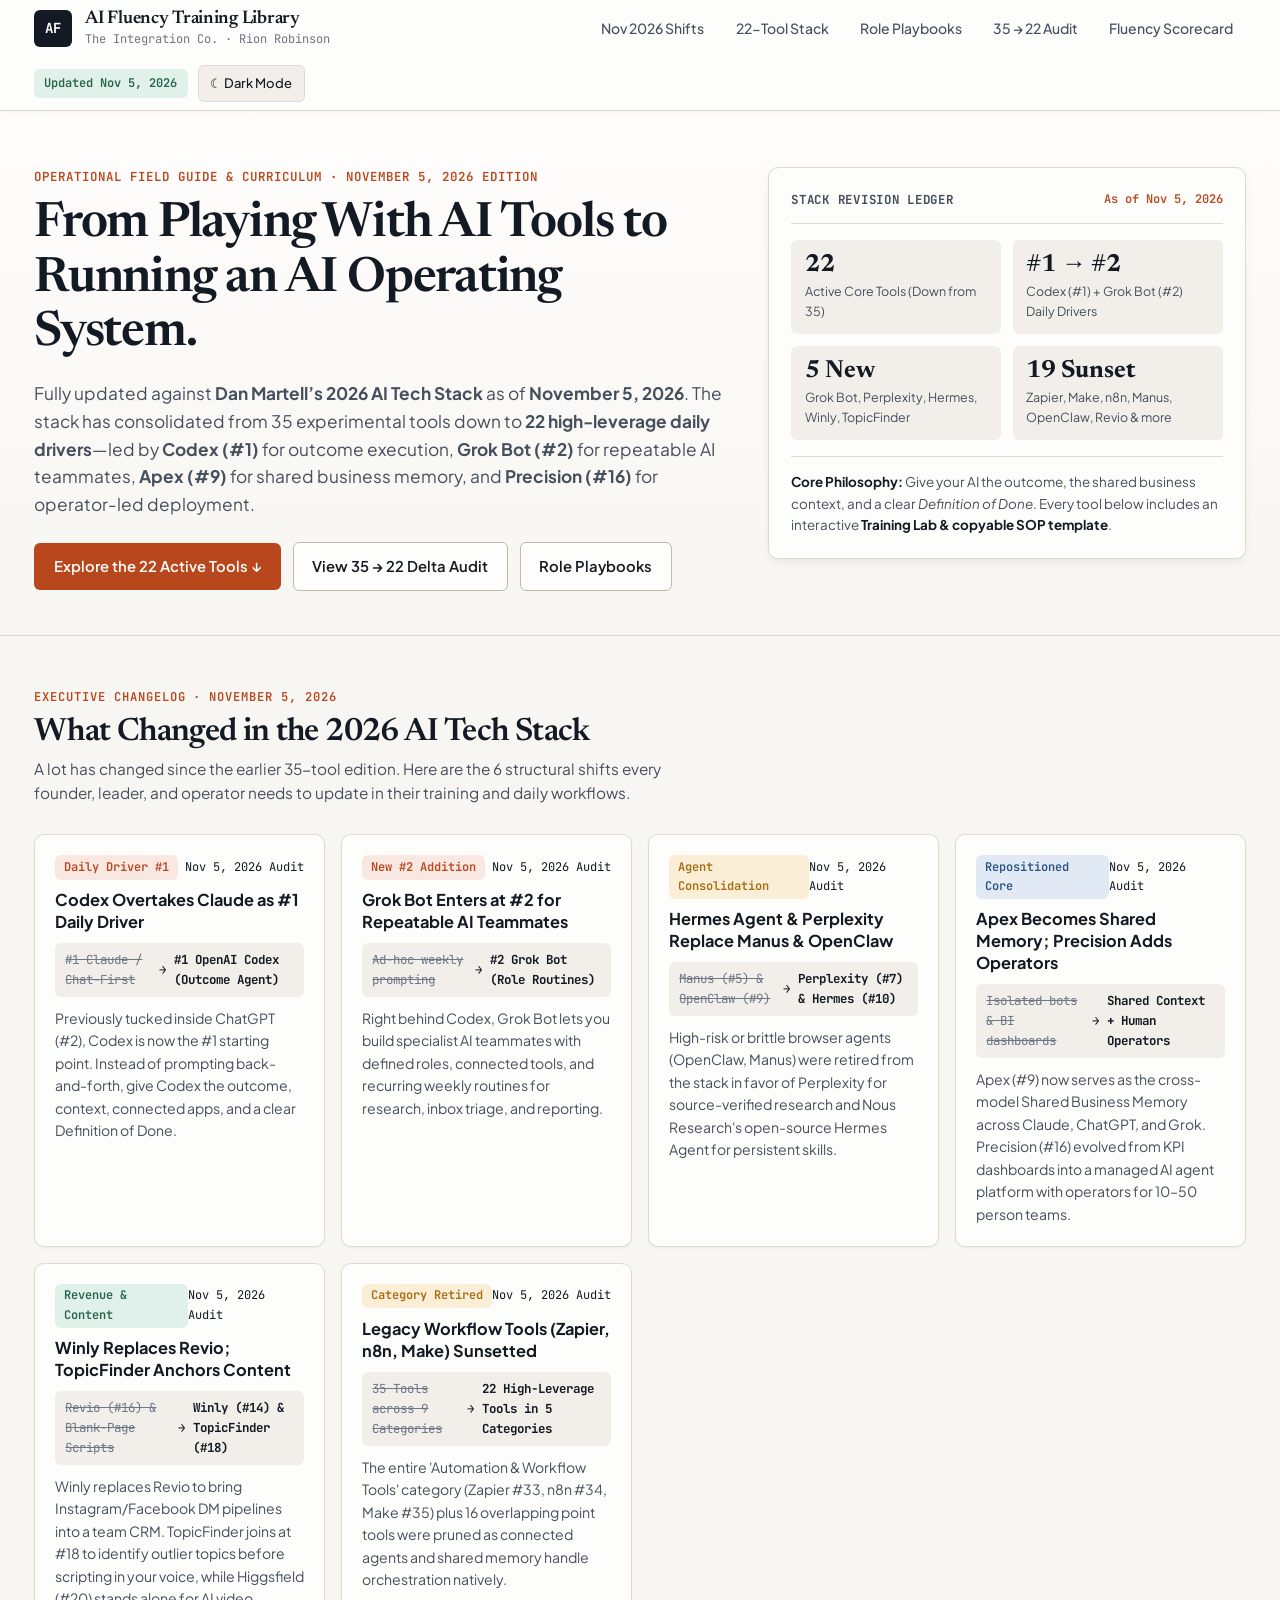
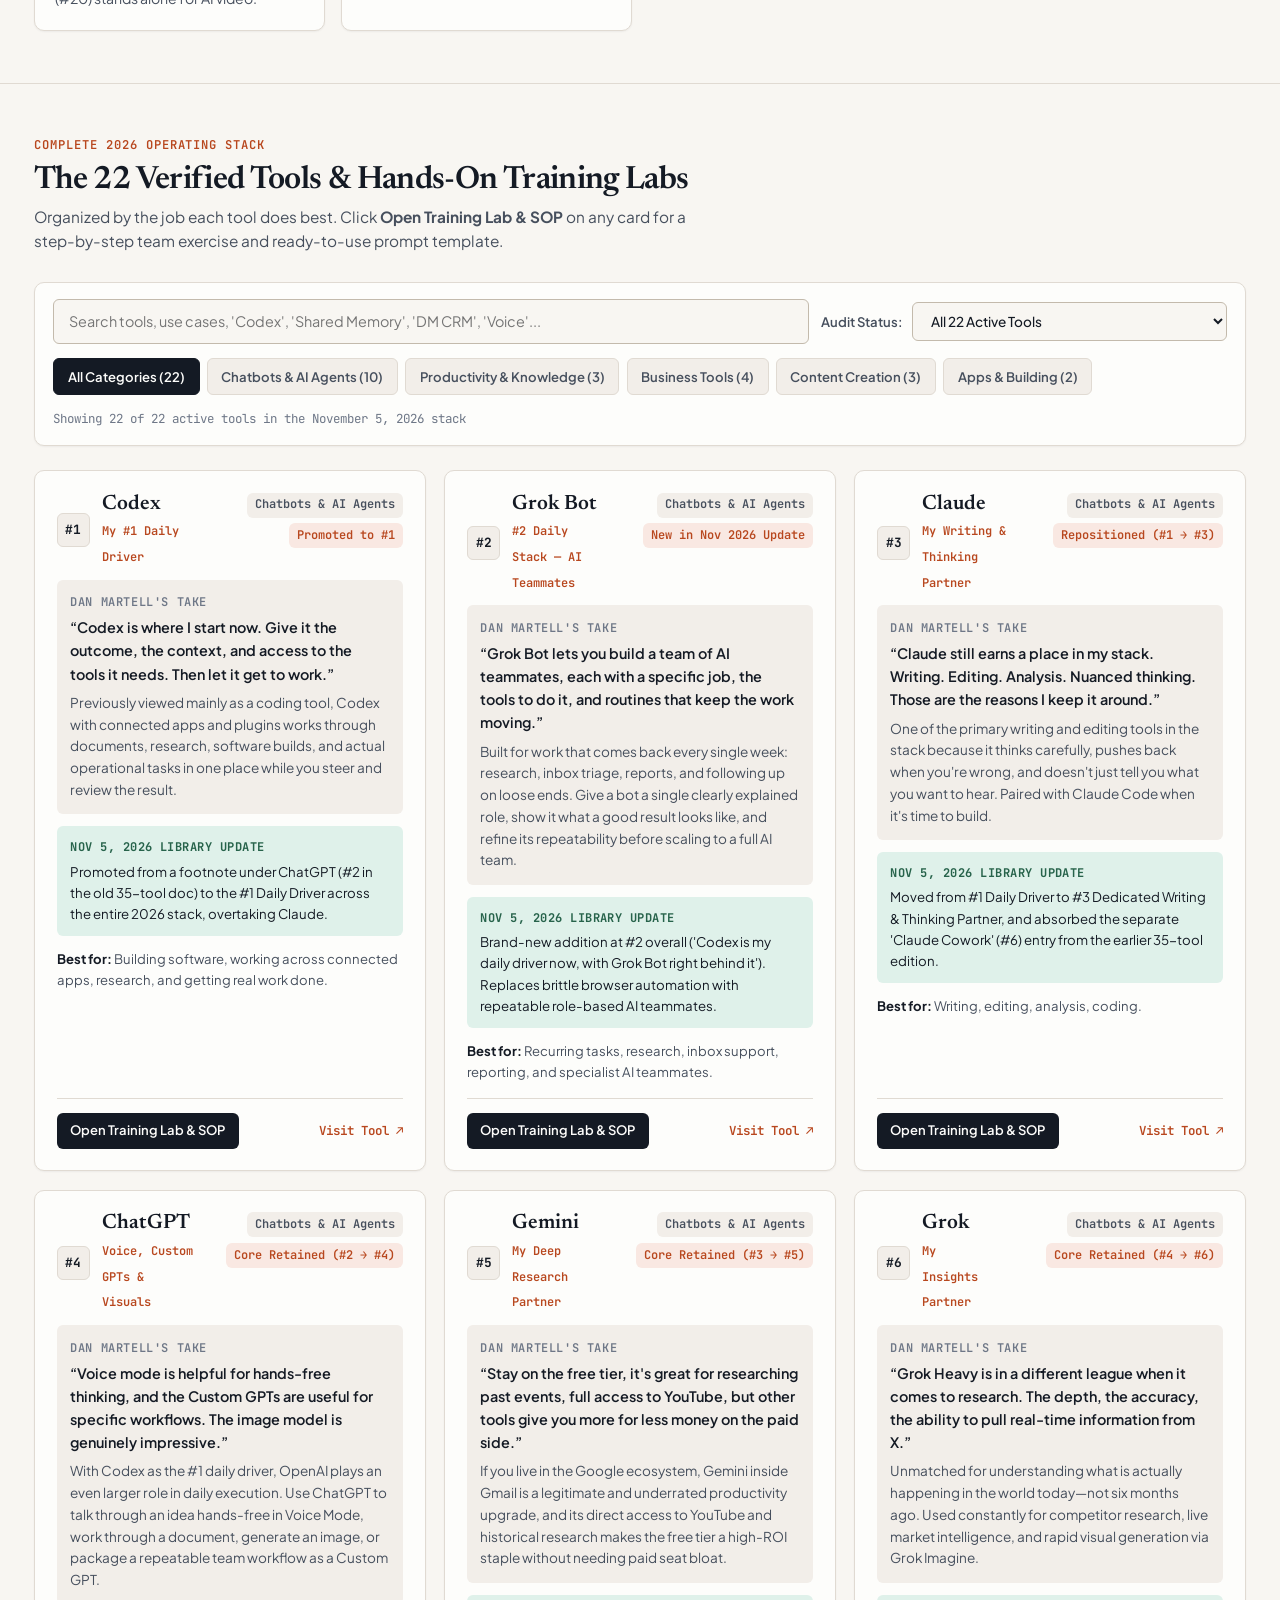
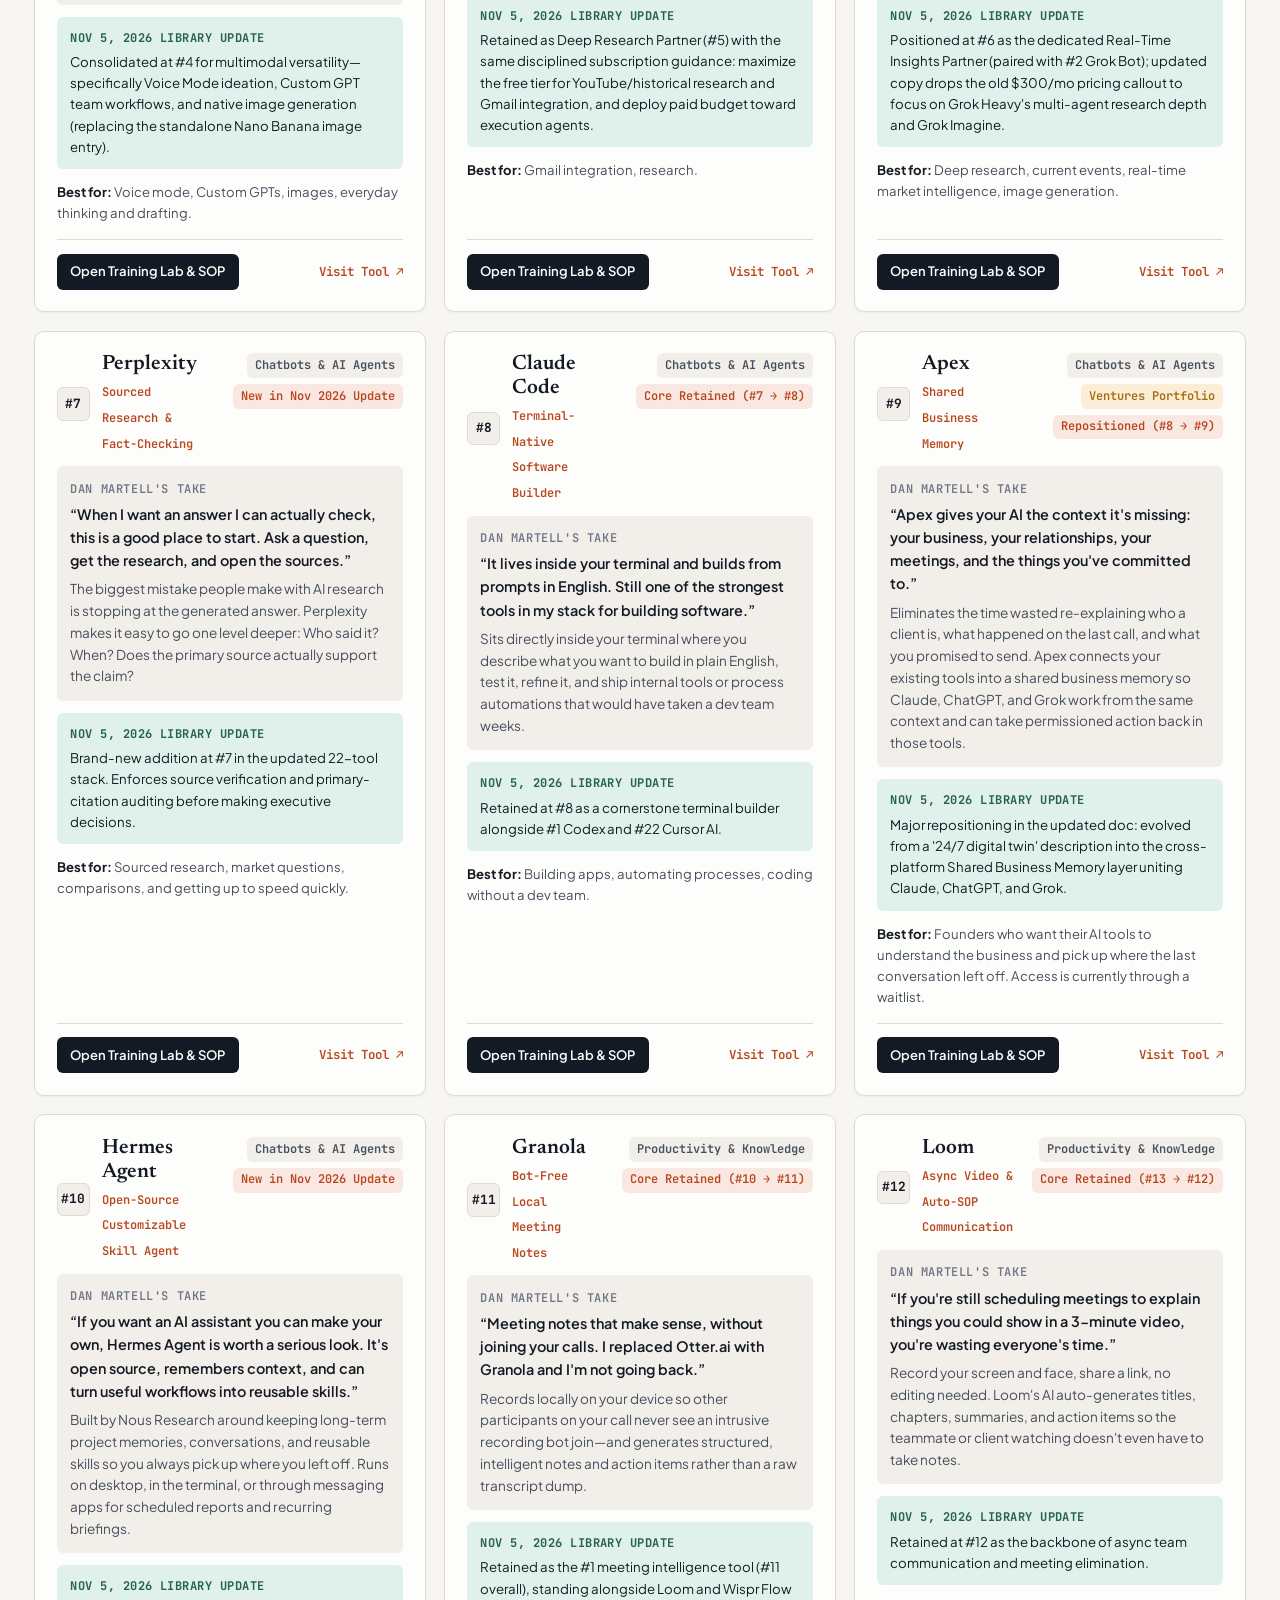
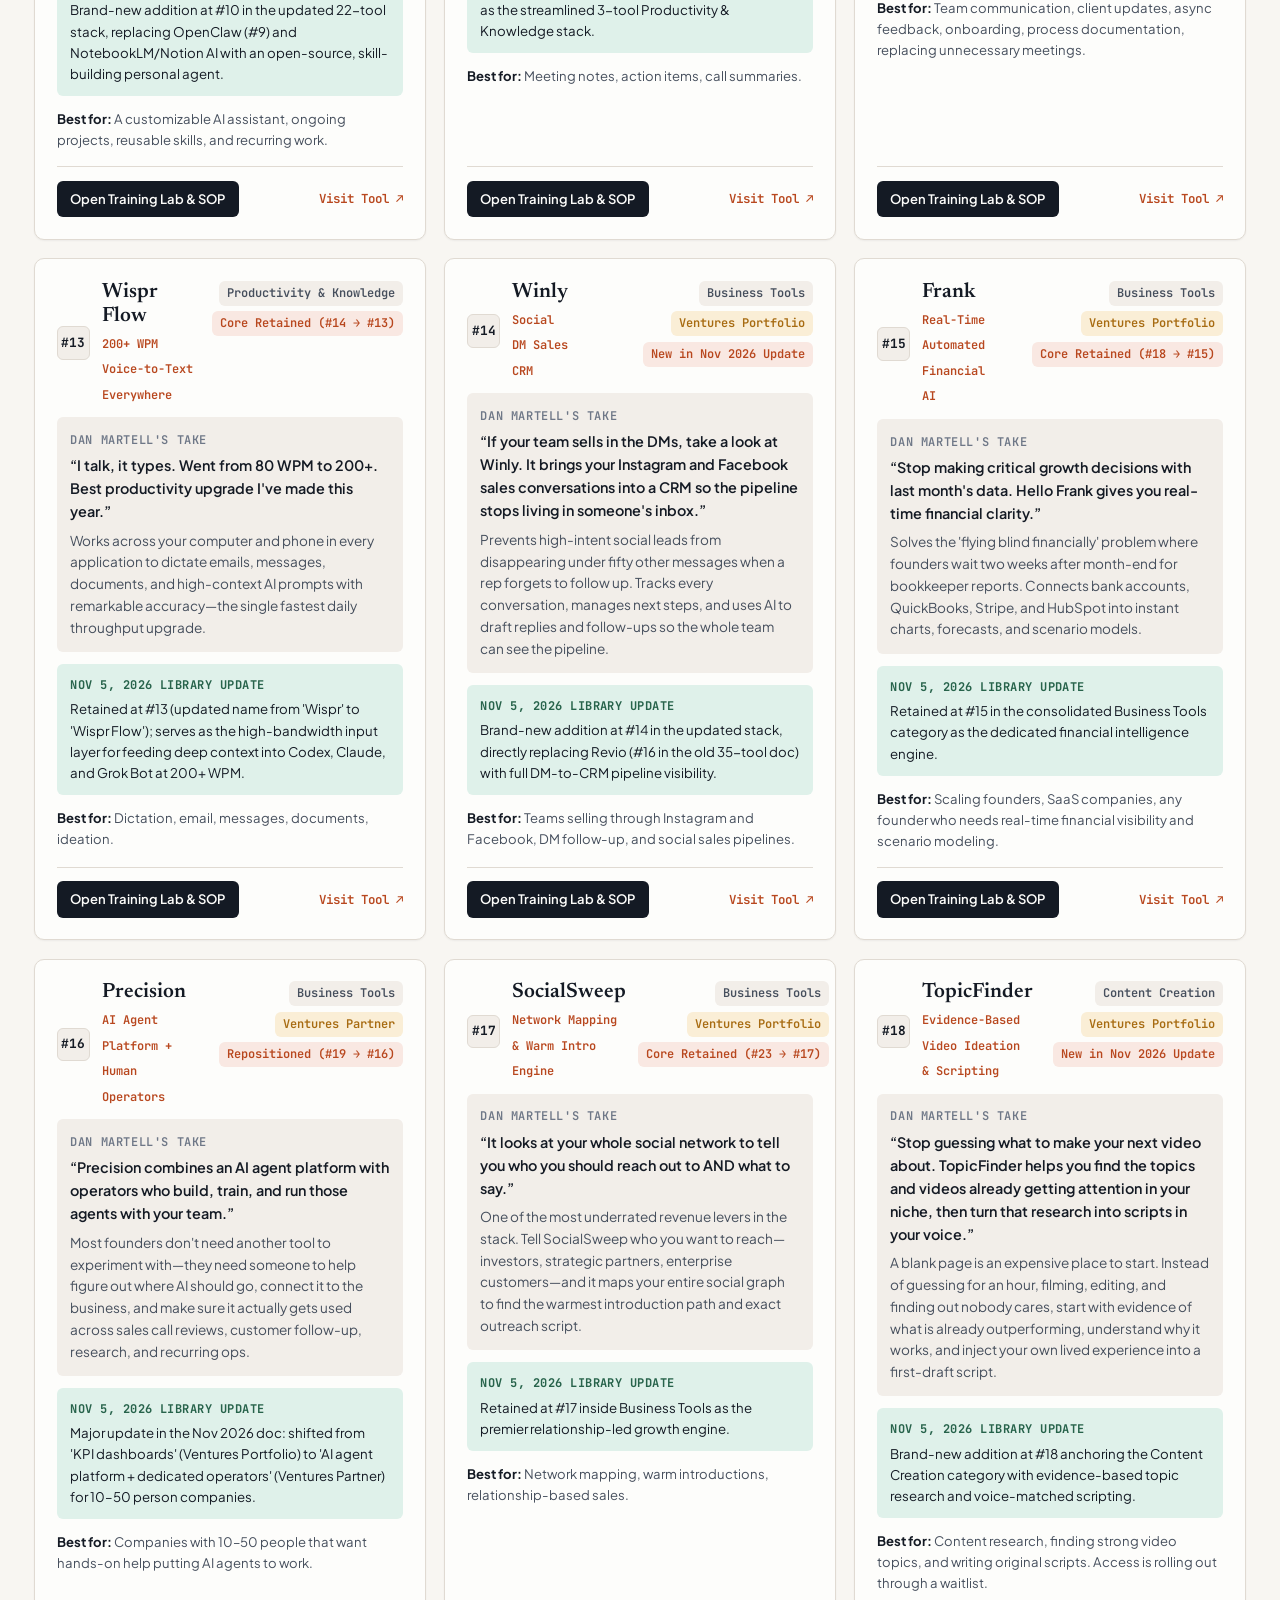
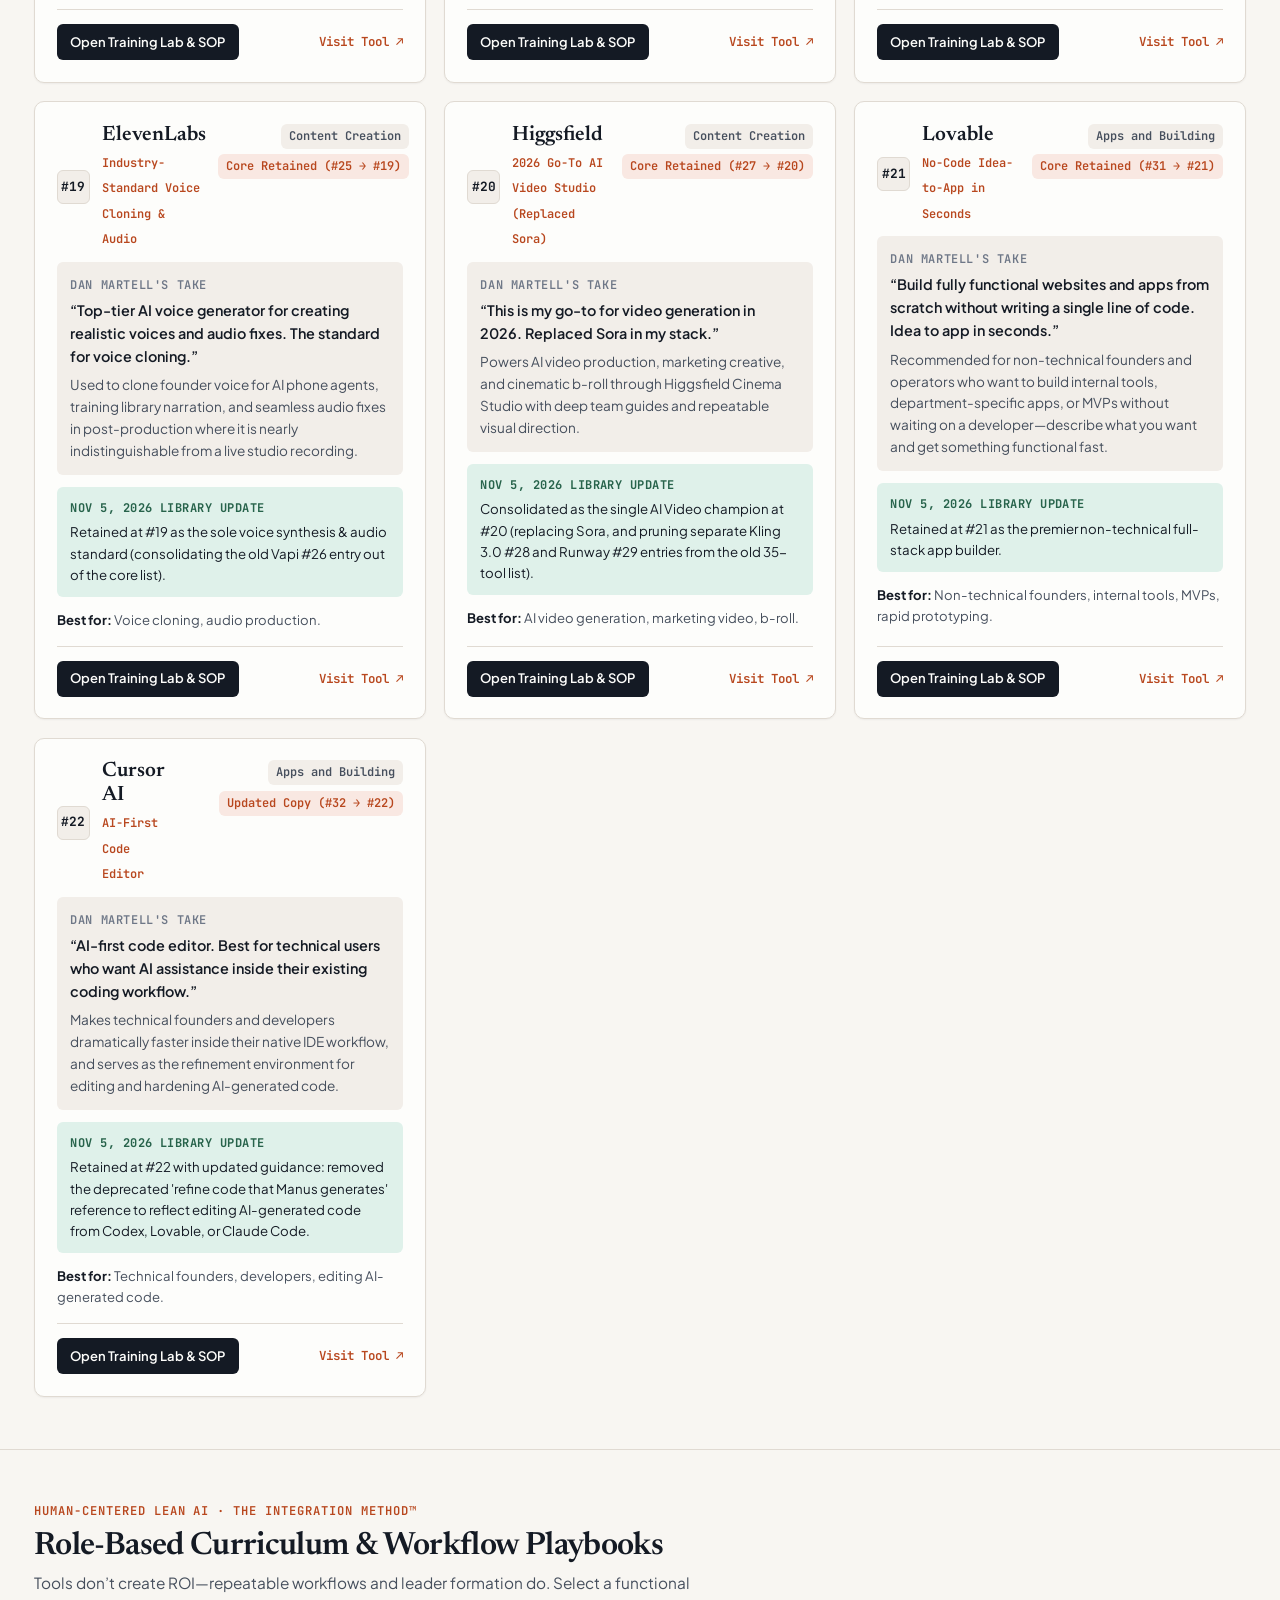
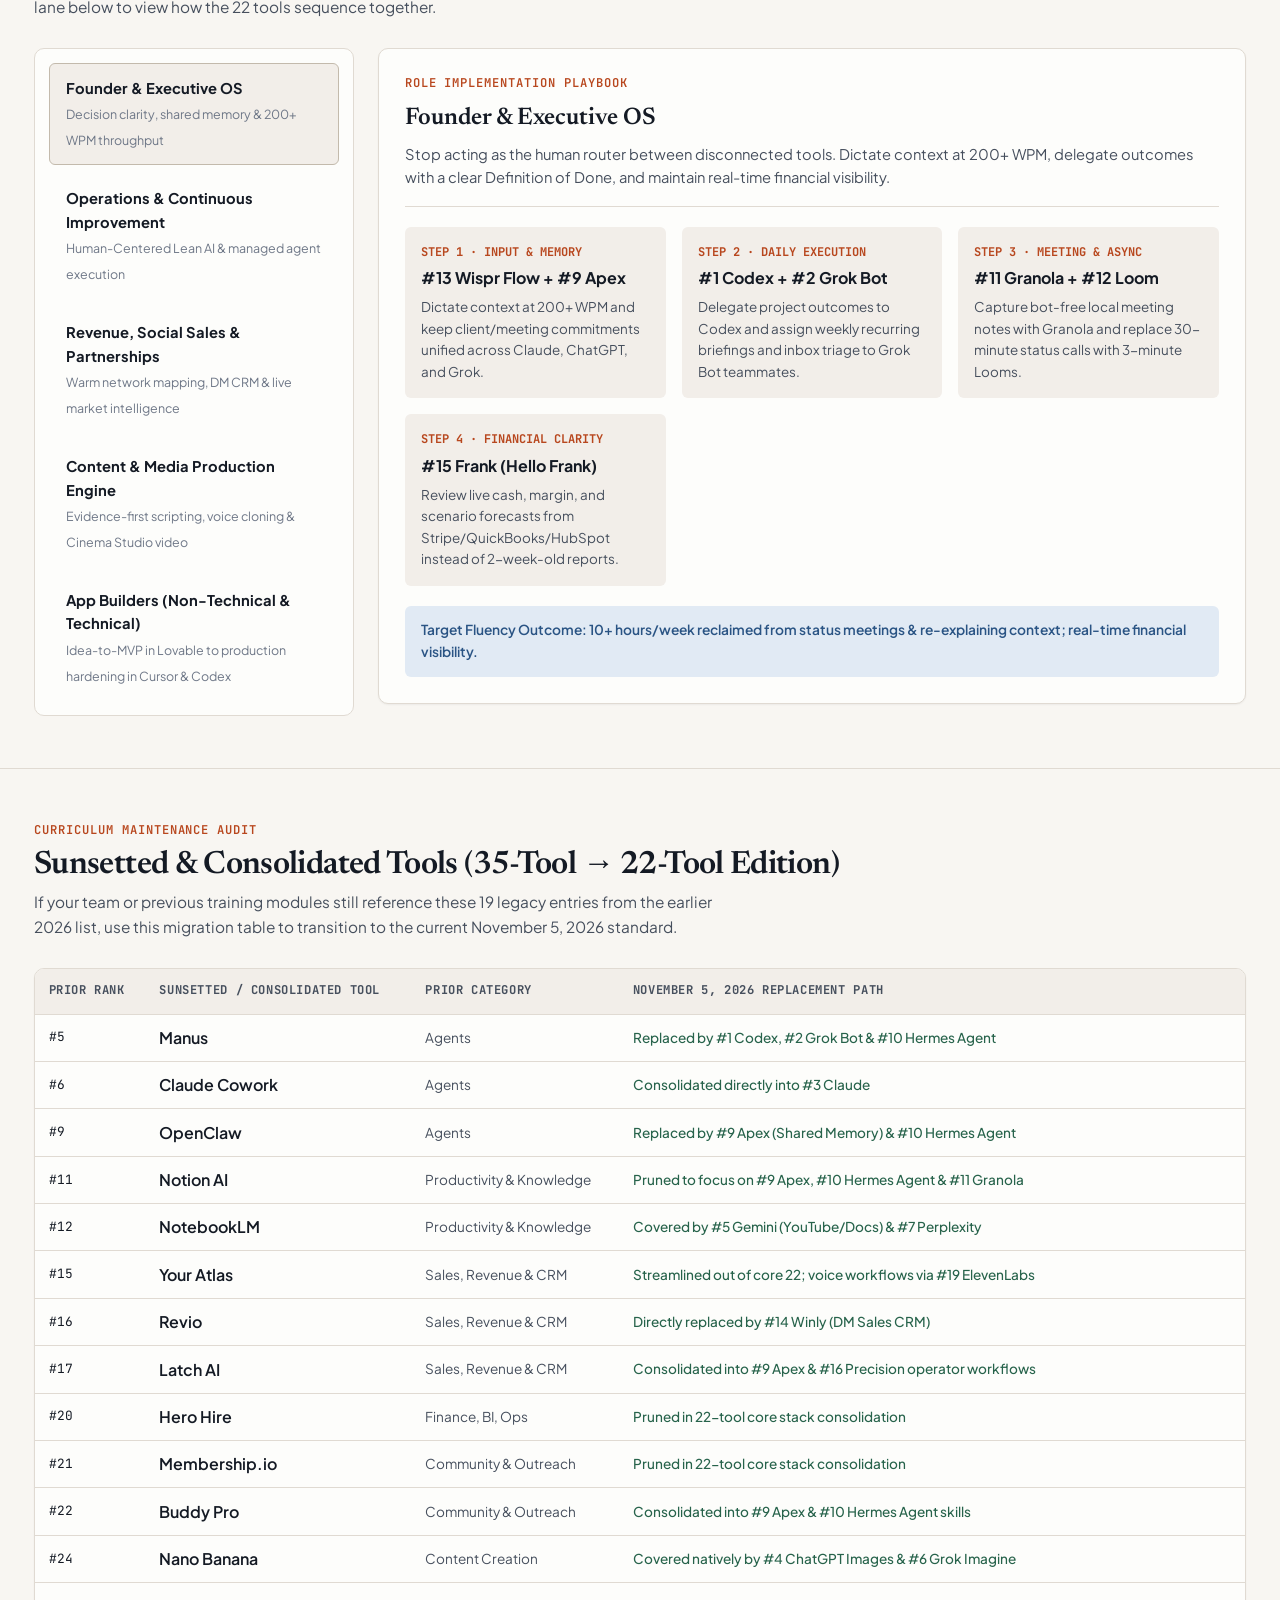
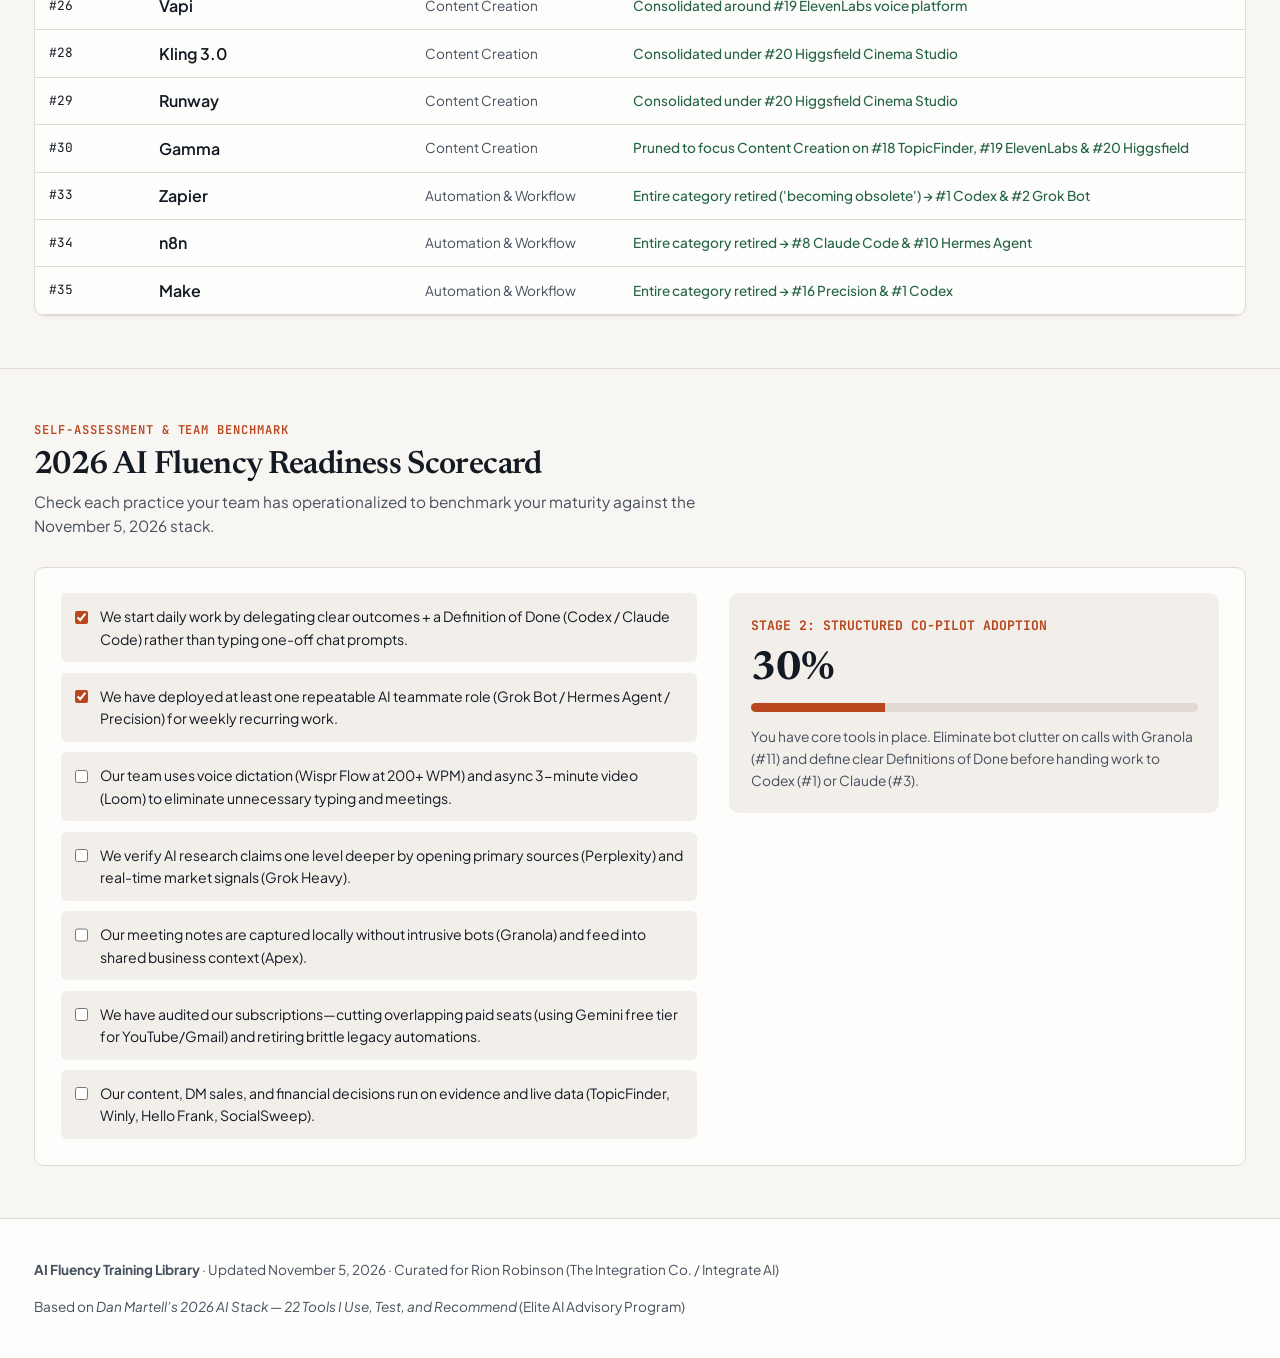
==== index.html @ ae6d83d5 "Add files via upload" ====
<!DOCTYPE html>
<html lang="en" data-theme="light">
<head>
  <meta charset="UTF-8" />
  <meta name="viewport" content="width=device-width, initial-scale=1.0" />
  <title>AI Fluency Training Library — Updated November 5, 2026 | Rion Robinson &amp; Dan Martell 2026 AI Stack</title>
  <meta name="description" content="Interactive AI Fluency Training Library updated as of November 5, 2026. Complete 22-tool operating stack, 35-to-22 stack migration audit, role-based playbooks, and SOP training labs." />
  <link rel="preconnect" href="https://fonts.googleapis.com" />
  <link rel="preconnect" href="https://fonts.gstatic.com" crossorigin />
  <link href="https://fonts.googleapis.com/css2?family=JetBrains+Mono:wght@500;600;700&family=Newsreader:ital,opsz,wght@0,6..72,500;0,6..72,600;0,6..72,700;1,6..72,500&family=Plus+Jakarta+Sans:wght@400;500;600;700&display=swap" rel="stylesheet" />
  <link rel="stylesheet" href="styles.css" />
</head>
<body>
  <!-- Sticky Editorial Masthead -->
  <header class="masthead" id="site-masthead">
    <div class="container masthead-inner">
      <a href="#top" class="brand-group" id="brand-home-link">
        <div class="brand-mark">AF</div>
        <div class="brand-titles">
          <span class="brand-name">AI Fluency Training Library</span>
          <span class="brand-sub">The Integration Co. · Rion Robinson</span>
        </div>
      </a>

      <nav class="primary-nav" aria-label="Primary Navigation" id="primary-nav">
        <a href="#whats-changed" class="nav-link" id="nav-shifts">Nov 2026 Shifts</a>
        <a href="#stack-directory" class="nav-link" id="nav-directory">22-Tool Stack</a>
        <a href="#role-playbooks" class="nav-link" id="nav-playbooks">Role Playbooks</a>
        <a href="#migration-audit" class="nav-link" id="nav-migration">35 → 22 Audit</a>
        <a href="#fluency-diagnostic" class="nav-link" id="nav-diagnostic">Fluency Scorecard</a>
      </nav>

      <div class="masthead-actions">
        <span class="edition-stamp" id="edition-badge">Updated Nov 5, 2026</span>
        <button type="button" class="btn-icon" id="btn-theme-toggle" aria-label="Toggle color theme">☾ Dark Mode</button>
      </div>
    </div>
  </header>

  <main id="top">
    <!-- Hero Section -->
    <section class="hero" id="hero-section">
      <div class="container hero-grid">
        <div>
          <p class="hero-kicker">Operational Field Guide &amp; Curriculum · November 5, 2026 Edition</p>
          <h1 class="hero-title">From Playing With AI Tools to Running an AI Operating System.</h1>
          <p class="hero-lead">
            Fully updated against <strong>Dan Martell’s 2026 AI Tech Stack</strong> as of <strong>November 5, 2026</strong>.
            The stack has consolidated from 35 experimental tools down to <strong>22 high-leverage daily drivers</strong>—led by
            <strong>Codex (#1)</strong> for outcome execution, <strong>Grok Bot (#2)</strong> for repeatable AI teammates,
            <strong>Apex (#9)</strong> for shared business memory, and <strong>Precision (#16)</strong> for operator-led deployment.
          </p>
          <div class="hero-cta-row">
            <a href="#stack-directory" class="btn-primary" id="hero-cta-explore">Explore the 22 Active Tools ↓</a>
            <a href="#migration-audit" class="btn-secondary" id="hero-cta-audit">View 35 → 22 Delta Audit</a>
            <a href="#role-playbooks" class="btn-secondary" id="hero-cta-playbooks">Role Playbooks</a>
          </div>
        </div>

        <aside class="hero-ledger" aria-label="November 5, 2026 Stack Briefing">
          <div class="ledger-header">
            <span class="ledger-title">Stack Revision Ledger</span>
            <span class="ledger-date">As of Nov 5, 2026</span>
          </div>
          <div class="ledger-stats">
            <div class="stat-cell">
              <div class="stat-value">22</div>
              <div class="stat-label">Active Core Tools (Down from 35)</div>
            </div>
            <div class="stat-cell">
              <div class="stat-value">#1 → #2</div>
              <div class="stat-label">Codex (#1) + Grok Bot (#2) Daily Drivers</div>
            </div>
            <div class="stat-cell">
              <div class="stat-value">5 New</div>
              <div class="stat-label">Grok Bot, Perplexity, Hermes, Winly, TopicFinder</div>
            </div>
            <div class="stat-cell">
              <div class="stat-value">19 Sunset</div>
              <div class="stat-label">Zapier, Make, n8n, Manus, OpenClaw, Revio &amp; more</div>
            </div>
          </div>
          <p class="ledger-note">
            <strong>Core Philosophy:</strong> Give your AI the outcome, the shared business context, and a clear
            <em>Definition of Done</em>. Every tool below includes an interactive <strong>Training Lab &amp; copyable SOP template</strong>.
          </p>
        </aside>
      </div>
    </section>

    <!-- What Changed Since the Previous Stack Update -->
    <section class="section" id="whats-changed">
      <div class="container">
        <div class="section-header">
          <div>
            <p class="section-eyebrow">Executive Changelog · November 5, 2026</p>
            <h2 class="section-title">What Changed in the 2026 AI Tech Stack</h2>
            <p class="section-desc">
              A lot has changed since the earlier 35-tool edition. Here are the 6 structural shifts every founder, leader, and operator needs to update in their training and daily workflows.
            </p>
          </div>
        </div>

        <div class="shifts-grid" id="shifts-grid"></div>
      </div>
    </section>

    <!-- Interactive 22-Tool Directory & Training Labs -->
    <section class="section" id="stack-directory">
      <div class="container">
        <div class="section-header">
          <div>
            <p class="section-eyebrow">Complete 2026 Operating Stack</p>
            <h2 class="section-title">The 22 Verified Tools &amp; Hands-On Training Labs</h2>
            <p class="section-desc">
              Organized by the job each tool does best. Click <strong>Open Training Lab &amp; SOP</strong> on any card for a step-by-step team exercise and ready-to-use prompt template.
            </p>
          </div>
        </div>

        <div class="controls-bar" id="directory-controls">
          <div class="controls-top">
            <div class="search-wrap">
              <input
                type="search"
                id="tool-search-input"
                class="search-input"
                placeholder="Search tools, use cases, 'Codex', 'Shared Memory', 'DM CRM', 'Voice'..."
                aria-label="Search tools in the 2026 AI stack"
              />
            </div>

            <div class="filter-select-group">
              <label for="status-filter-select" style="font-size: 0.82rem; font-weight: 600; color: var(--text-secondary);">Audit Status:</label>
              <select id="status-filter-select" class="filter-select" aria-label="Filter by November 2026 update status">
                <option value="ALL">All 22 Active Tools</option>
                <option value="NEW">New &amp; Promoted in Nov 2026 (6)</option>
                <option value="REPOSITIONED">Repositioned / Updated Scope (4)</option>
                <option value="VENTURE">Dan Martell Ventures Portfolio / Partner (6)</option>
              </select>
            </div>
          </div>

          <div class="category-pills" role="tablist" aria-label="Filter by tool category">
            <button type="button" class="cat-pill active" id="pill-all" data-category="ALL">All Categories (22)</button>
            <button type="button" class="cat-pill" id="pill-agents" data-category="Chatbots & AI Agents">Chatbots &amp; AI Agents (10)</button>
            <button type="button" class="cat-pill" id="pill-productivity" data-category="Productivity & Knowledge">Productivity &amp; Knowledge (3)</button>
            <button type="button" class="cat-pill" id="pill-business" data-category="Business Tools">Business Tools (4)</button>
            <button type="button" class="cat-pill" id="pill-content" data-category="Content Creation">Content Creation (3)</button>
            <button type="button" class="cat-pill" id="pill-building" data-category="Apps and Building">Apps &amp; Building (2)</button>
          </div>

          <div class="results-summary" id="results-summary">Showing 22 of 22 active tools in the November 5, 2026 stack</div>
        </div>

        <div class="tools-grid" id="tools-grid"></div>
      </div>
    </section>

    <!-- Role-Based AI Fluency Playbooks -->
    <section class="section" id="role-playbooks">
      <div class="container">
        <div class="section-header">
          <div>
            <p class="section-eyebrow">Human-Centered Lean AI · The Integration Method™</p>
            <h2 class="section-title">Role-Based Curriculum &amp; Workflow Playbooks</h2>
            <p class="section-desc">
              Tools don’t create ROI—repeatable workflows and leader formation do. Select a functional lane below to view how the 22 tools sequence together.
            </p>
          </div>
        </div>

        <div class="tracks-layout">
          <div class="role-selector-list" id="role-selector-list" role="tablist" aria-label="Role Playbooks"></div>
          <div class="role-blueprint-panel" id="role-blueprint-panel"></div>
        </div>
      </div>
    </section>

    <!-- 35 -> 22 Migration & Sunset Audit Table -->
    <section class="section" id="migration-audit">
      <div class="container">
        <div class="section-header">
          <div>
            <p class="section-eyebrow">Curriculum Maintenance Audit</p>
            <h2 class="section-title">Sunsetted &amp; Consolidated Tools (35-Tool → 22-Tool Edition)</h2>
            <p class="section-desc">
              If your team or previous training modules still reference these 19 legacy entries from the earlier 2026 list, use this migration table to transition to the current November 5, 2026 standard.
            </p>
          </div>
        </div>

        <div style="background-color: var(--bg-surface); border: 1px solid var(--border-subtle); border-radius: var(--radius-md); overflow-x: auto; box-shadow: var(--shadow-xs);">
          <table style="width: 100%; border-collapse: collapse; text-align: left;">
            <thead>
              <tr style="background-color: var(--bg-elevated); font-family: var(--font-mono); font-size: 0.76rem; text-transform: uppercase; letter-spacing: 0.05em; color: var(--text-secondary);">
                <th style="padding: 0.8rem 0.85rem; border-bottom: 1px solid var(--border-subtle);">Prior Rank</th>
                <th style="padding: 0.8rem 0.85rem; border-bottom: 1px solid var(--border-subtle);">Sunsetted / Consolidated Tool</th>
                <th style="padding: 0.8rem 0.85rem; border-bottom: 1px solid var(--border-subtle);">Prior Category</th>
                <th style="padding: 0.8rem 0.85rem; border-bottom: 1px solid var(--border-subtle);">November 5, 2026 Replacement Path</th>
              </tr>
            </thead>
            <tbody id="sunsetted-tbody"></tbody>
          </table>
        </div>
      </div>
    </section>

    <!-- Interactive AI Fluency Readiness Diagnostic -->
    <section class="section" id="fluency-diagnostic">
      <div class="container">
        <div class="section-header">
          <div>
            <p class="section-eyebrow">Self-Assessment &amp; Team Benchmark</p>
            <h2 class="section-title">2026 AI Fluency Readiness Scorecard</h2>
            <p class="section-desc">
              Check each practice your team has operationalized to benchmark your maturity against the November 5, 2026 stack.
            </p>
          </div>
        </div>

        <div class="diagnostic-box">
          <div class="checklist-items" id="diagnostic-checklist"></div>

          <aside class="score-panel" aria-live="polite">
            <span class="score-tier" id="score-tier">Stage 2: Structured Co-Pilot Adoption</span>
            <div class="score-number" id="score-number">30%</div>
            <div class="score-bar-track">
              <div class="score-bar-fill" id="score-bar-fill" style="width: 30%;"></div>
            </div>
            <p class="score-recommendation" id="score-recommendation"></p>
          </aside>
        </div>
      </div>
    </section>
  </main>

  <!-- Interactive Training Lab Modal -->
  <div class="modal-backdrop" id="tool-modal" role="dialog" aria-modal="true" aria-labelledby="tool-modal-content">
    <div class="modal-card" id="tool-modal-content"></div>
  </div>

  <!-- Footer -->
  <footer class="site-footer" id="site-footer">
    <div class="container footer-inner">
      <div>
        <strong>AI Fluency Training Library</strong> · Updated November 5, 2026 · Curated for Rion Robinson (The Integration Co. / Integrate AI)
      </div>
      <div>
        Based on <em>Dan Martell’s 2026 AI Stack — 22 Tools I Use, Test, and Recommend</em> (Elite AI Advisory Program)
      </div>
    </div>
  </footer>

  <script src="app.js"></script>
</body>
</html>
---- styles.css ----
/* ==========================================================================
   AI Fluency Training Library — 2026 Edition (Updated November 5, 2026)
   Design System: Warm Editorial Manual & Field Guide (HSL Tokens, Vanilla CSS)
   ========================================================================== */

:root {
  /* Core Surfaces (Warm Alabaster & Editorial Paper) */
  --bg-canvas: hsl(40, 30%, 96%);
  --bg-surface: hsl(40, 38%, 99%);
  --bg-elevated: hsl(37, 25%, 93%);
  --bg-subtle: hsl(38, 22%, 90%);
  --bg-inverse: hsl(218, 25%, 12%);

  /* Typography Colors */
  --text-primary: hsl(218, 28%, 11%);
  --text-secondary: hsl(218, 14%, 32%);
  --text-muted: hsl(218, 10%, 48%);
  --text-on-inverse: hsl(40, 30%, 96%);

  /* Curated Accents (Terracotta Rust, Deep Forest Sage, Ochre Gold, Slate Blue) */
  --accent-primary: hsl(16, 72%, 42%);
  --accent-primary-hover: hsl(16, 76%, 35%);
  --accent-primary-soft: hsl(16, 65%, 93%);
  --accent-sage: hsl(156, 44%, 27%);
  --accent-sage-soft: hsl(156, 38%, 91%);
  --accent-ochre: hsl(36, 82%, 36%);
  --accent-ochre-soft: hsl(40, 80%, 91%);
  --accent-navy: hsl(212, 52%, 34%);
  --accent-navy-soft: hsl(212, 48%, 92%);

  /* Borders & Hairlines */
  --border-subtle: hsl(35, 18%, 85%);
  --border-strong: hsl(35, 16%, 72%);
  --border-ink: hsl(218, 25%, 18%);

  /* Shadows & Depth */
  --shadow-xs: 0 1px 2px hsla(218, 28%, 11%, 0.05);
  --shadow-sm: 0 4px 12px -2px hsla(218, 28%, 11%, 0.07), 0 2px 4px -2px hsla(218, 28%, 11%, 0.04);
  --shadow-md: 0 12px 28px -6px hsla(218, 28%, 11%, 0.1), 0 4px 10px -3px hsla(218, 28%, 11%, 0.05);
  --shadow-lg: 0 24px 48px -12px hsla(218, 28%, 11%, 0.18);

  /* Typography Families */
  --font-serif: 'Newsreader', 'Instrument Serif', Georgia, serif;
  --font-sans: 'Plus Jakarta Sans', -apple-system, BlinkMacSystemFont, 'Segoe UI', Roboto, sans-serif;
  --font-mono: 'JetBrains Mono', 'SFMono-Regular', Consolas, monospace;

  /* Layout & Spacing */
  --container-max: 1260px;
  --radius-sm: 6px;
  --radius-md: 10px;
  --radius-lg: 14px;
  --transition-fast: 160ms cubic-bezier(0.22, 1, 0.36, 1);
  --transition-smooth: 260ms cubic-bezier(0.22, 1, 0.36, 1);
}

[data-theme="dark"] {
  --bg-canvas: hsl(216, 18%, 9%);
  --bg-surface: hsl(216, 16%, 13%);
  --bg-elevated: hsl(216, 15%, 17%);
  --bg-subtle: hsl(216, 14%, 21%);
  --bg-inverse: hsl(40, 30%, 95%);

  --text-primary: hsl(40, 25%, 94%);
  --text-secondary: hsl(38, 12%, 74%);
  --text-muted: hsl(216, 10%, 56%);
  --text-on-inverse: hsl(216, 18%, 10%);

  --accent-primary: hsl(22, 82%, 58%);
  --accent-primary-hover: hsl(22, 86%, 64%);
  --accent-primary-soft: hsla(22, 82%, 58%, 0.15);
  --accent-sage: hsl(154, 52%, 52%);
  --accent-sage-soft: hsla(154, 52%, 52%, 0.15);
  --accent-ochre: hsl(38, 86%, 58%);
  --accent-ochre-soft: hsla(38, 86%, 58%, 0.15);
  --accent-navy: hsl(206, 70%, 64%);
  --accent-navy-soft: hsla(206, 70%, 64%, 0.15);

  --border-subtle: hsl(216, 14%, 22%);
  --border-strong: hsl(216, 14%, 32%);
  --border-ink: hsl(40, 20%, 82%);
}

/* Reset & Base */
*, *::before, *::after {
  box-sizing: border-box;
  margin: 0;
  padding: 0;
}

html {
  scroll-behavior: smooth;
  font-size: 16px;
}

body {
  background-color: var(--bg-canvas);
  color: var(--text-primary);
  font-family: var(--font-sans);
  line-height: 1.6;
  -webkit-font-smoothing: antialiased;
  transition: background-color var(--transition-smooth), color var(--transition-smooth);
}

a {
  color: inherit;
  text-decoration: none;
}

button, input, select {
  font: inherit;
  color: inherit;
}

/* Container */
.container {
  max-width: var(--container-max);
  margin: 0 auto;
  padding: 0 1.5rem;
}

/* Top Editorial Masthead */
.masthead {
  position: sticky;
  top: 0;
  z-index: 40;
  background-color: var(--bg-surface);
  border-bottom: 1px solid var(--border-subtle);
  box-shadow: var(--shadow-xs);
}

.masthead-inner {
  display: flex;
  align-items: center;
  justify-content: space-between;
  min-height: 4.25rem;
  gap: 1rem;
  flex-wrap: wrap;
  padding-top: 0.5rem;
  padding-bottom: 0.5rem;
}

.brand-group {
  display: flex;
  align-items: center;
  gap: 0.85rem;
}

.brand-mark {
  width: 2.35rem;
  height: 2.35rem;
  border-radius: var(--radius-sm);
  background-color: var(--text-primary);
  color: var(--bg-surface);
  display: grid;
  place-items: center;
  font-family: var(--font-mono);
  font-weight: 700;
  font-size: 0.875rem;
  letter-spacing: -0.03em;
}

.brand-titles {
  display: flex;
  flex-direction: column;
}

.brand-name {
  font-family: var(--font-serif);
  font-weight: 600;
  font-size: 1.15rem;
  letter-spacing: -0.015em;
  line-height: 1.2;
}

.brand-sub {
  font-family: var(--font-mono);
  font-size: 0.75rem;
  color: var(--text-muted);
}

.primary-nav {
  display: flex;
  align-items: center;
  gap: 0.35rem;
  flex-wrap: wrap;
}

.nav-link {
  padding: 0.45rem 0.8rem;
  border-radius: var(--radius-sm);
  font-size: 0.875rem;
  font-weight: 500;
  color: var(--text-secondary);
  transition: background-color var(--transition-fast), color var(--transition-fast);
}

.nav-link:hover,
.nav-link.active {
  background-color: var(--bg-elevated);
  color: var(--text-primary);
}

.masthead-actions {
  display: flex;
  align-items: center;
  gap: 0.65rem;
}

.edition-stamp {
  font-family: var(--font-mono);
  font-size: 0.75rem;
  padding: 0.3rem 0.65rem;
  border-radius: var(--radius-sm);
  background-color: var(--accent-sage-soft);
  color: var(--accent-sage);
  font-weight: 600;
}

.btn-icon {
  background: var(--bg-elevated);
  border: 1px solid var(--border-subtle);
  border-radius: var(--radius-sm);
  padding: 0.42rem 0.7rem;
  font-size: 0.8125rem;
  font-weight: 500;
  cursor: pointer;
  transition: all var(--transition-fast);
}

.btn-icon:hover {
  border-color: var(--border-strong);
  background: var(--bg-subtle);
}

/* Editorial Hero Section */
.hero {
  padding: 3.5rem 0 2.75rem;
  border-bottom: 1px solid var(--border-subtle);
  background: linear-gradient(180deg, var(--bg-surface) 0%, var(--bg-canvas) 100%);
}

.hero-grid {
  display: grid;
  grid-template-columns: 1.45fr 1fr;
  gap: 2.5rem;
  align-items: start;
}

.hero-kicker {
  font-family: var(--font-mono);
  font-size: 0.78rem;
  text-transform: uppercase;
  letter-spacing: 0.08em;
  color: var(--accent-primary);
  font-weight: 600;
  margin-bottom: 0.75rem;
}

.hero-title {
  font-family: var(--font-serif);
  font-size: clamp(2.15rem, 3.8vw, 3.35rem);
  font-weight: 600;
  line-height: 1.12;
  letter-spacing: -0.025em;
  color: var(--text-primary);
  margin-bottom: 1.15rem;
}

.hero-lead {
  font-size: 1.08rem;
  color: var(--text-secondary);
  max-width: 64ch;
  margin-bottom: 1.5rem;
}

.hero-cta-row {
  display: flex;
  flex-wrap: wrap;
  gap: 0.75rem;
  align-items: center;
}

.btn-primary {
  display: inline-flex;
  align-items: center;
  gap: 0.5rem;
  background-color: var(--accent-primary);
  color: hsl(40, 38%, 99%);
  padding: 0.7rem 1.25rem;
  border-radius: var(--radius-sm);
  font-weight: 600;
  font-size: 0.925rem;
  border: none;
  cursor: pointer;
  transition: background-color var(--transition-fast), transform var(--transition-fast);
}

.btn-primary:hover {
  background-color: var(--accent-primary-hover);
  transform: translateY(-1px);
}

.btn-secondary {
  display: inline-flex;
  align-items: center;
  gap: 0.5rem;
  background-color: var(--bg-surface);
  color: var(--text-primary);
  padding: 0.7rem 1.15rem;
  border-radius: var(--radius-sm);
  font-weight: 600;
  font-size: 0.925rem;
  border: 1px solid var(--border-strong);
  cursor: pointer;
  transition: background-color var(--transition-fast), border-color var(--transition-fast);
}

.btn-secondary:hover {
  background-color: var(--bg-elevated);
  border-color: var(--text-primary);
}

/* Hero Briefing Ledger Card */
.hero-ledger {
  background-color: var(--bg-surface);
  border: 1px solid var(--border-subtle);
  border-radius: var(--radius-md);
  padding: 1.4rem;
  box-shadow: var(--shadow-sm);
}

.ledger-header {
  display: flex;
  justify-content: space-between;
  align-items: center;
  padding-bottom: 0.85rem;
  margin-bottom: 0.95rem;
  border-bottom: 1px solid var(--border-subtle);
}

.ledger-title {
  font-family: var(--font-mono);
  font-size: 0.78rem;
  font-weight: 700;
  text-transform: uppercase;
  letter-spacing: 0.06em;
  color: var(--text-secondary);
}

.ledger-date {
  font-family: var(--font-mono);
  font-size: 0.75rem;
  color: var(--accent-primary);
  font-weight: 600;
}

.ledger-stats {
  display: grid;
  grid-template-columns: repeat(2, 1fr);
  gap: 0.75rem;
  margin-bottom: 1rem;
}

.stat-cell {
  background-color: var(--bg-elevated);
  padding: 0.75rem 0.85rem;
  border-radius: var(--radius-sm);
}

.stat-value {
  font-family: var(--font-serif);
  font-size: 1.55rem;
  font-weight: 700;
  line-height: 1.1;
  color: var(--text-primary);
}

.stat-label {
  font-size: 0.78rem;
  color: var(--text-secondary);
  margin-top: 0.2rem;
}

.ledger-note {
  font-size: 0.84rem;
  color: var(--text-secondary);
  border-top: 1px solid var(--border-subtle);
  padding-top: 0.85rem;
}

.ledger-note strong {
  color: var(--text-primary);
}

/* Section Scaffolding */
.section {
  padding: 3.25rem 0;
  border-bottom: 1px solid var(--border-subtle);
}

.section-header {
  display: flex;
  justify-content: space-between;
  align-items: flex-end;
  gap: 1.5rem;
  margin-bottom: 1.75rem;
  flex-wrap: wrap;
}

.section-eyebrow {
  font-family: var(--font-mono);
  font-size: 0.76rem;
  text-transform: uppercase;
  letter-spacing: 0.08em;
  color: var(--accent-primary);
  font-weight: 600;
  margin-bottom: 0.35rem;
}

.section-title {
  font-family: var(--font-serif);
  font-size: clamp(1.6rem, 2.5vw, 2.15rem);
  font-weight: 600;
  letter-spacing: -0.02em;
  line-height: 1.2;
}

.section-desc {
  color: var(--text-secondary);
  font-size: 0.96rem;
  max-width: 62ch;
  margin-top: 0.35rem;
}

/* November 5, 2026 Changelog / Paradigm Shifts Strip */
.shifts-grid {
  display: grid;
  grid-template-columns: repeat(auto-fit, minmax(280px, 1fr));
  gap: 1rem;
}

.shift-card {
  background-color: var(--bg-surface);
  border: 1px solid var(--border-subtle);
  border-radius: var(--radius-md);
  padding: 1.25rem;
  display: flex;
  flex-direction: column;
  gap: 0.6rem;
  box-shadow: var(--shadow-xs);
  transition: transform var(--transition-fast), box-shadow var(--transition-fast);
}

.shift-card:hover {
  transform: translateY(-2px);
  box-shadow: var(--shadow-sm);
}

.shift-meta {
  display: flex;
  justify-content: space-between;
  align-items: center;
  font-family: var(--font-mono);
  font-size: 0.75rem;
}

.shift-tag {
  padding: 0.18rem 0.55rem;
  border-radius: var(--radius-sm);
  font-weight: 600;
}

.shift-tag.driver {
  background-color: var(--accent-primary-soft);
  color: var(--accent-primary);
}

.shift-tag.replaced {
  background-color: var(--accent-ochre-soft);
  color: var(--accent-ochre);
}

.shift-tag.architecture {
  background-color: var(--accent-navy-soft);
  color: var(--accent-navy);
}

.shift-tag.roi {
  background-color: var(--accent-sage-soft);
  color: var(--accent-sage);
}

.shift-title {
  font-weight: 700;
  font-size: 1.02rem;
  line-height: 1.35;
}

.shift-transition {
  display: flex;
  align-items: center;
  gap: 0.5rem;
  font-family: var(--font-mono);
  font-size: 0.78rem;
  padding: 0.45rem 0.65rem;
  background-color: var(--bg-elevated);
  border-radius: var(--radius-sm);
}

.shift-old {
  text-decoration: line-through;
  color: var(--text-muted);
}

.shift-new {
  font-weight: 700;
  color: var(--text-primary);
}

.shift-body {
  font-size: 0.88rem;
  color: var(--text-secondary);
}

/* Filter & Search Controls Bar */
.controls-bar {
  background-color: var(--bg-surface);
  border: 1px solid var(--border-subtle);
  border-radius: var(--radius-md);
  padding: 1rem 1.15rem;
  margin-bottom: 1.5rem;
  display: flex;
  flex-direction: column;
  gap: 0.9rem;
  box-shadow: var(--shadow-xs);
}

.controls-top {
  display: flex;
  flex-wrap: wrap;
  gap: 0.75rem;
  align-items: center;
  justify-content: space-between;
}

.search-wrap {
  flex: 1 1 280px;
  position: relative;
}

.search-input {
  width: 100%;
  padding: 0.62rem 0.9rem;
  border: 1px solid var(--border-strong);
  border-radius: var(--radius-sm);
  background-color: var(--bg-canvas);
  font-size: 0.9rem;
}

.search-input:focus {
  outline: 2px solid var(--accent-primary);
  outline-offset: 1px;
}

.filter-select-group {
  display: flex;
  flex-wrap: wrap;
  gap: 0.6rem;
  align-items: center;
}

.filter-select {
  padding: 0.58rem 0.85rem;
  border: 1px solid var(--border-strong);
  border-radius: var(--radius-sm);
  background-color: var(--bg-canvas);
  font-size: 0.85rem;
  font-weight: 500;
  cursor: pointer;
}

.category-pills {
  display: flex;
  flex-wrap: wrap;
  gap: 0.45rem;
}

.cat-pill {
  padding: 0.42rem 0.85rem;
  border-radius: var(--radius-sm);
  border: 1px solid var(--border-subtle);
  background-color: var(--bg-elevated);
  color: var(--text-secondary);
  font-size: 0.82rem;
  font-weight: 600;
  cursor: pointer;
  transition: all var(--transition-fast);
}

.cat-pill:hover {
  border-color: var(--border-strong);
  color: var(--text-primary);
}

.cat-pill.active {
  background-color: var(--text-primary);
  color: var(--bg-surface);
  border-color: var(--text-primary);
}

.results-summary {
  font-family: var(--font-mono);
  font-size: 0.78rem;
  color: var(--text-muted);
}

/* Tool Directory Grid */
.tools-grid {
  display: grid;
  grid-template-columns: repeat(auto-fill, minmax(350px, 1fr));
  gap: 1.15rem;
}

.tool-card {
  background-color: var(--bg-surface);
  border: 1px solid var(--border-subtle);
  border-radius: var(--radius-md);
  padding: 1.35rem;
  display: flex;
  flex-direction: column;
  justify-content: space-between;
  gap: 1rem;
  box-shadow: var(--shadow-xs);
  transition: transform var(--transition-fast), box-shadow var(--transition-fast), border-color var(--transition-fast);
}

.tool-card:hover {
  transform: translateY(-2px);
  box-shadow: var(--shadow-md);
  border-color: var(--border-strong);
}

.tool-card-top {
  display: flex;
  flex-direction: column;
  gap: 0.75rem;
}

.tool-header-row {
  display: flex;
  justify-content: space-between;
  align-items: flex-start;
  gap: 0.75rem;
}

.tool-identity {
  display: flex;
  align-items: center;
  gap: 0.75rem;
}

.tool-rank {
  width: 2.1rem;
  height: 2.1rem;
  border-radius: var(--radius-sm);
  background-color: var(--bg-elevated);
  border: 1px solid var(--border-subtle);
  display: grid;
  place-items: center;
  font-family: var(--font-mono);
  font-size: 0.8rem;
  font-weight: 700;
  color: var(--text-primary);
  flex-shrink: 0;
}

.tool-name {
  font-family: var(--font-serif);
  font-size: 1.3rem;
  font-weight: 600;
  line-height: 1.15;
}

.tool-role-badge {
  font-family: var(--font-mono);
  font-size: 0.75rem;
  color: var(--accent-primary);
  font-weight: 600;
}

.badge-group {
  display: flex;
  flex-wrap: wrap;
  gap: 0.35rem;
  justify-content: flex-end;
}

.badge {
  font-family: var(--font-mono);
  font-size: 0.75rem;
  padding: 0.18rem 0.5rem;
  border-radius: var(--radius-sm);
  font-weight: 600;
  white-space: nowrap;
}

.badge-category {
  background-color: var(--bg-elevated);
  color: var(--text-secondary);
}

.badge-venture {
  background-color: var(--accent-ochre-soft);
  color: var(--accent-ochre);
}

.badge-driver {
  background-color: var(--accent-primary-soft);
  color: var(--accent-primary);
}

.tool-take-box {
  background-color: var(--bg-elevated);
  border-radius: var(--radius-sm);
  padding: 0.85rem;
}

.tool-take-label {
  font-family: var(--font-mono);
  font-size: 0.75rem;
  text-transform: uppercase;
  letter-spacing: 0.05em;
  color: var(--text-muted);
  margin-bottom: 0.25rem;
  font-weight: 600;
}

.tool-take-quote {
  font-size: 0.9rem;
  font-weight: 600;
  color: var(--text-primary);
  margin-bottom: 0.4rem;
}

.tool-take-summary {
  font-size: 0.85rem;
  color: var(--text-secondary);
}

.tool-nov-update {
  padding: 0.75rem 0.85rem;
  border-radius: var(--radius-sm);
  background-color: var(--accent-sage-soft);
  font-size: 0.83rem;
  color: var(--text-primary);
}

.tool-nov-update strong {
  color: var(--accent-sage);
  font-family: var(--font-mono);
  font-size: 0.75rem;
  text-transform: uppercase;
  letter-spacing: 0.04em;
  display: block;
  margin-bottom: 0.2rem;
}

.tool-best-for {
  font-size: 0.82rem;
  color: var(--text-secondary);
}

.tool-best-for strong {
  color: var(--text-primary);
}

.tool-card-footer {
  display: flex;
  justify-content: space-between;
  align-items: center;
  gap: 0.6rem;
  padding-top: 0.85rem;
  border-top: 1px solid var(--border-subtle);
}

.btn-card-lab {
  background-color: var(--text-primary);
  color: var(--bg-surface);
  border: none;
  border-radius: var(--radius-sm);
  padding: 0.48rem 0.85rem;
  font-size: 0.8125rem;
  font-weight: 600;
  cursor: pointer;
  transition: opacity var(--transition-fast);
}

.btn-card-lab:hover {
  opacity: 0.88;
}

.link-external {
  font-family: var(--font-mono);
  font-size: 0.78rem;
  font-weight: 600;
  color: var(--accent-primary);
  display: inline-flex;
  align-items: center;
  gap: 0.25rem;
}

.link-external:hover {
  text-decoration: underline;
}

/* Interactive Role Stack Recommender & Curriculum Tracks */
.tracks-layout {
  display: grid;
  grid-template-columns: 320px 1fr;
  gap: 1.5rem;
  align-items: start;
}

.role-selector-list {
  display: flex;
  flex-direction: column;
  gap: 0.5rem;
  background-color: var(--bg-surface);
  border: 1px solid var(--border-subtle);
  border-radius: var(--radius-md);
  padding: 0.9rem;
}

.role-btn {
  text-align: left;
  padding: 0.8rem 0.95rem;
  border-radius: var(--radius-sm);
  border: 1px solid transparent;
  background: transparent;
  cursor: pointer;
  transition: all var(--transition-fast);
}

.role-btn:hover {
  background-color: var(--bg-elevated);
}

.role-btn.active {
  background-color: var(--bg-elevated);
  border-color: var(--border-strong);
}

.role-btn-title {
  font-weight: 700;
  font-size: 0.92rem;
  display: block;
}

.role-btn-sub {
  font-size: 0.78rem;
  color: var(--text-muted);
}

.role-blueprint-panel {
  background-color: var(--bg-surface);
  border: 1px solid var(--border-subtle);
  border-radius: var(--radius-md);
  padding: 1.6rem;
  box-shadow: var(--shadow-xs);
}

.blueprint-header {
  border-bottom: 1px solid var(--border-subtle);
  padding-bottom: 1rem;
  margin-bottom: 1.25rem;
}

.blueprint-title {
  font-family: var(--font-serif);
  font-size: 1.5rem;
  font-weight: 600;
}

.blueprint-goal {
  color: var(--text-secondary);
  font-size: 0.92rem;
  margin-top: 0.3rem;
}

.blueprint-steps {
  display: grid;
  grid-template-columns: repeat(auto-fit, minmax(230px, 1fr));
  gap: 1rem;
  margin-bottom: 1.25rem;
}

.blueprint-step {
  background-color: var(--bg-elevated);
  border-radius: var(--radius-sm);
  padding: 1rem;
}

.step-num {
  font-family: var(--font-mono);
  font-size: 0.75rem;
  color: var(--accent-primary);
  font-weight: 700;
  text-transform: uppercase;
}

.step-tool {
  font-weight: 700;
  font-size: 1rem;
  margin: 0.2rem 0 0.35rem;
}

.step-desc {
  font-size: 0.84rem;
  color: var(--text-secondary);
}

.blueprint-metric {
  background-color: var(--accent-navy-soft);
  color: var(--accent-navy);
  padding: 0.85rem 1rem;
  border-radius: var(--radius-sm);
  font-size: 0.86rem;
  font-weight: 600;
}

/* AI Fluency Diagnostic / Readiness Scorecard */
.diagnostic-box {
  background-color: var(--bg-surface);
  border: 1px solid var(--border-subtle);
  border-radius: var(--radius-md);
  padding: 1.6rem;
  display: grid;
  grid-template-columns: 1.3fr 1fr;
  gap: 2rem;
  align-items: start;
}

.checklist-items {
  display: flex;
  flex-direction: column;
  gap: 0.65rem;
}

.check-item {
  display: flex;
  align-items: flex-start;
  gap: 0.75rem;
  padding: 0.75rem 0.9rem;
  border-radius: var(--radius-sm);
  background-color: var(--bg-elevated);
  cursor: pointer;
  font-size: 0.88rem;
}

.check-item input[type="checkbox"] {
  margin-top: 0.22rem;
  width: 1.05rem;
  height: 1.05rem;
  accent-color: var(--accent-primary);
  cursor: pointer;
}

.score-panel {
  background-color: var(--bg-elevated);
  border-radius: var(--radius-md);
  padding: 1.35rem;
  display: flex;
  flex-direction: column;
  gap: 0.85rem;
}

.score-number {
  font-family: var(--font-serif);
  font-size: 2.5rem;
  font-weight: 700;
  line-height: 1;
}

.score-tier {
  font-family: var(--font-mono);
  font-size: 0.82rem;
  font-weight: 700;
  color: var(--accent-primary);
  text-transform: uppercase;
}

.score-bar-track {
  height: 0.55rem;
  background-color: var(--border-subtle);
  border-radius: 99px;
  overflow: hidden;
}

.score-bar-fill {
  height: 100%;
  background-color: var(--accent-primary);
  transition: width var(--transition-smooth);
}

.score-recommendation {
  font-size: 0.86rem;
  color: var(--text-secondary);
}

/* Modal Dialog for Training Lab & SOP Prompt */
.modal-backdrop {
  position: fixed;
  inset: 0;
  background-color: hsla(218, 28%, 8%, 0.62);
  backdrop-filter: blur(3px);
  z-index: 100;
  display: none;
  place-items: center;
  padding: 1.25rem;
}

.modal-backdrop.open {
  display: grid;
}

.modal-card {
  background-color: var(--bg-surface);
  color: var(--text-primary);
  border: 1px solid var(--border-strong);
  border-radius: var(--radius-lg);
  max-width: 720px;
  width: 100%;
  max-height: 88vh;
  overflow-y: auto;
  padding: 1.75rem;
  box-shadow: var(--shadow-lg);
}

.modal-top {
  display: flex;
  justify-content: space-between;
  align-items: flex-start;
  gap: 1rem;
  border-bottom: 1px solid var(--border-subtle);
  padding-bottom: 1rem;
  margin-bottom: 1.25rem;
}

.modal-close {
  background: var(--bg-elevated);
  border: 1px solid var(--border-subtle);
  border-radius: var(--radius-sm);
  padding: 0.35rem 0.7rem;
  font-size: 0.82rem;
  font-weight: 600;
  cursor: pointer;
}

.modal-section {
  margin-bottom: 1.15rem;
}

.modal-section-label {
  font-family: var(--font-mono);
  font-size: 0.75rem;
  text-transform: uppercase;
  letter-spacing: 0.06em;
  color: var(--accent-primary);
  font-weight: 700;
  margin-bottom: 0.35rem;
}

.prompt-box {
  background-color: var(--bg-elevated);
  border: 1px solid var(--border-subtle);
  border-radius: var(--radius-sm);
  padding: 0.95rem;
  font-family: var(--font-mono);
  font-size: 0.8125rem;
  line-height: 1.55;
  white-space: pre-wrap;
  margin-bottom: 0.6rem;
}

/* Footer */
.site-footer {
  padding: 2.5rem 0;
  background-color: var(--bg-surface);
  color: var(--text-secondary);
  font-size: 0.85rem;
}

.footer-inner {
  display: flex;
  justify-content: space-between;
  align-items: center;
  flex-wrap: wrap;
  gap: 1rem;
}

/* Responsive Breakpoints */
@media (max-width: 940px) {
  .hero-grid,
  .tracks-layout,
  .diagnostic-box {
    grid-template-columns: 1fr;
  }
}

@media (max-width: 600px) {
  .tools-grid {
    grid-template-columns: 1fr;
  }
}
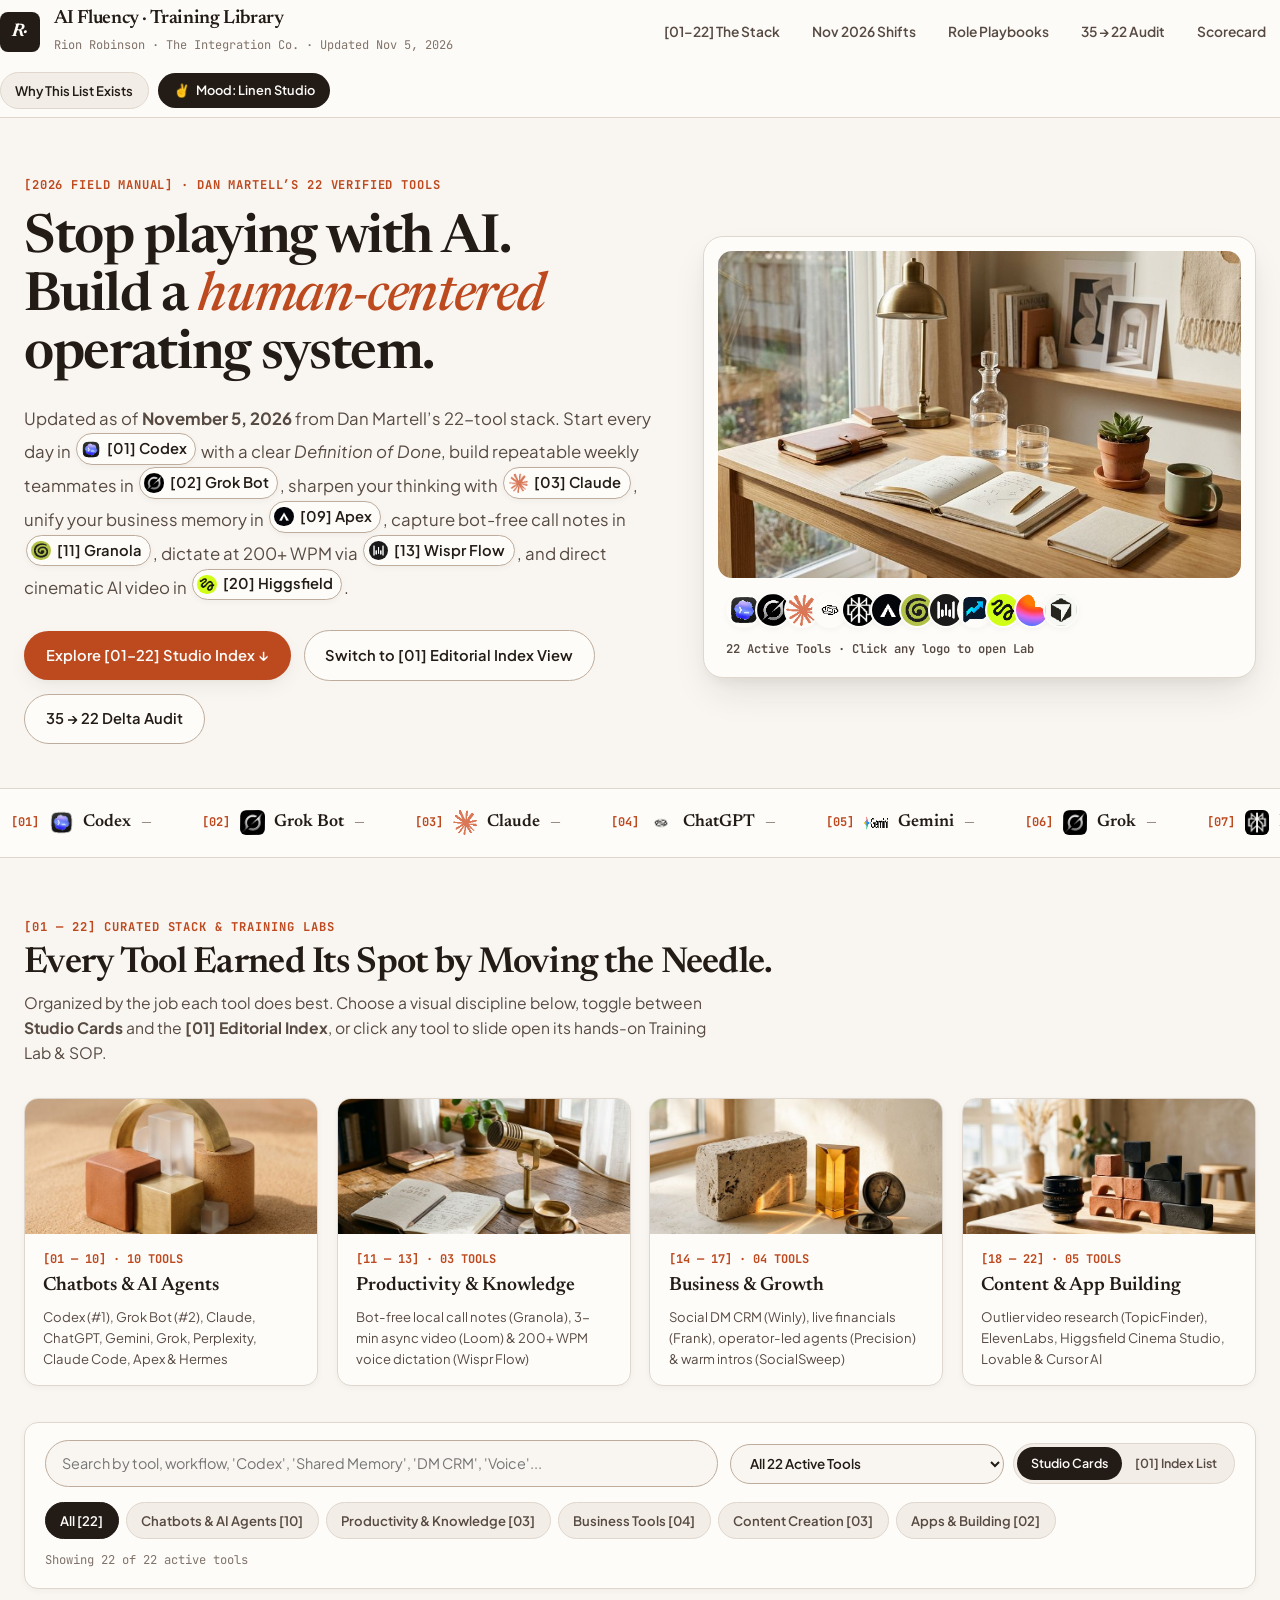
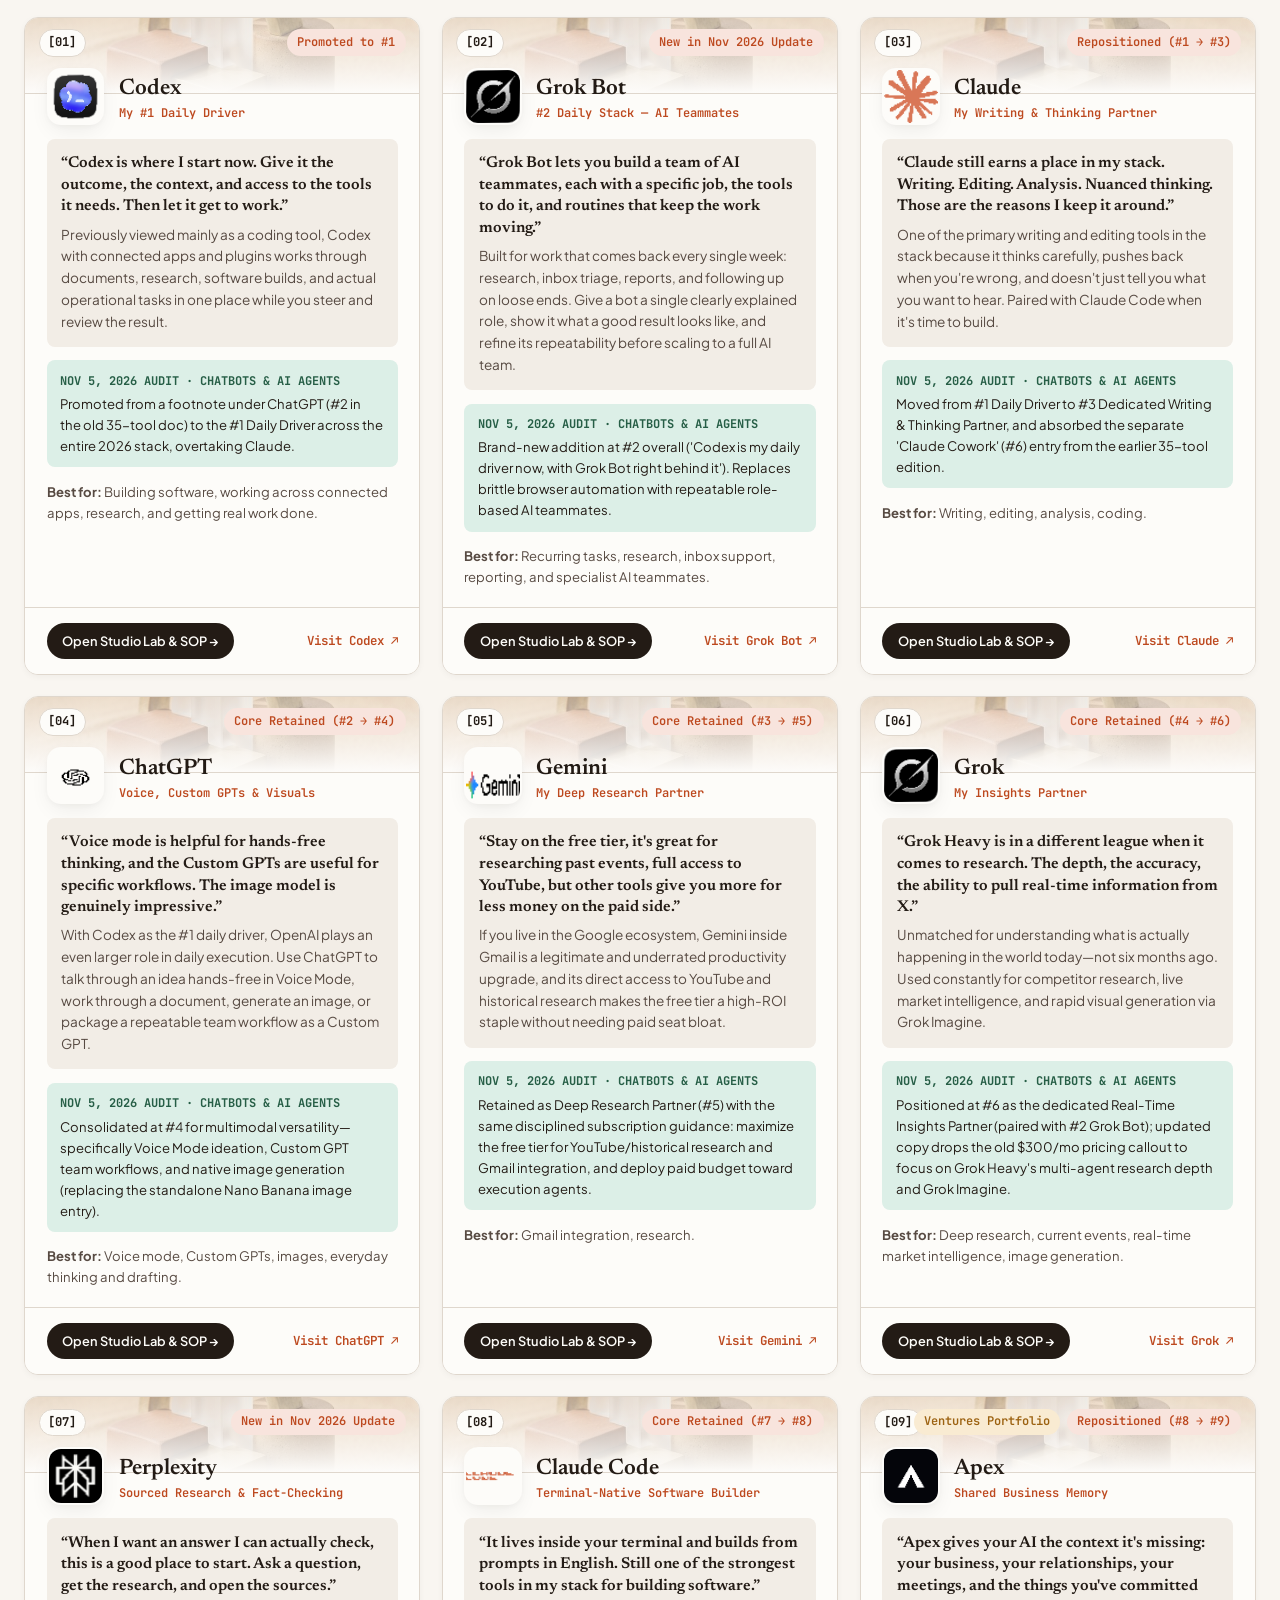
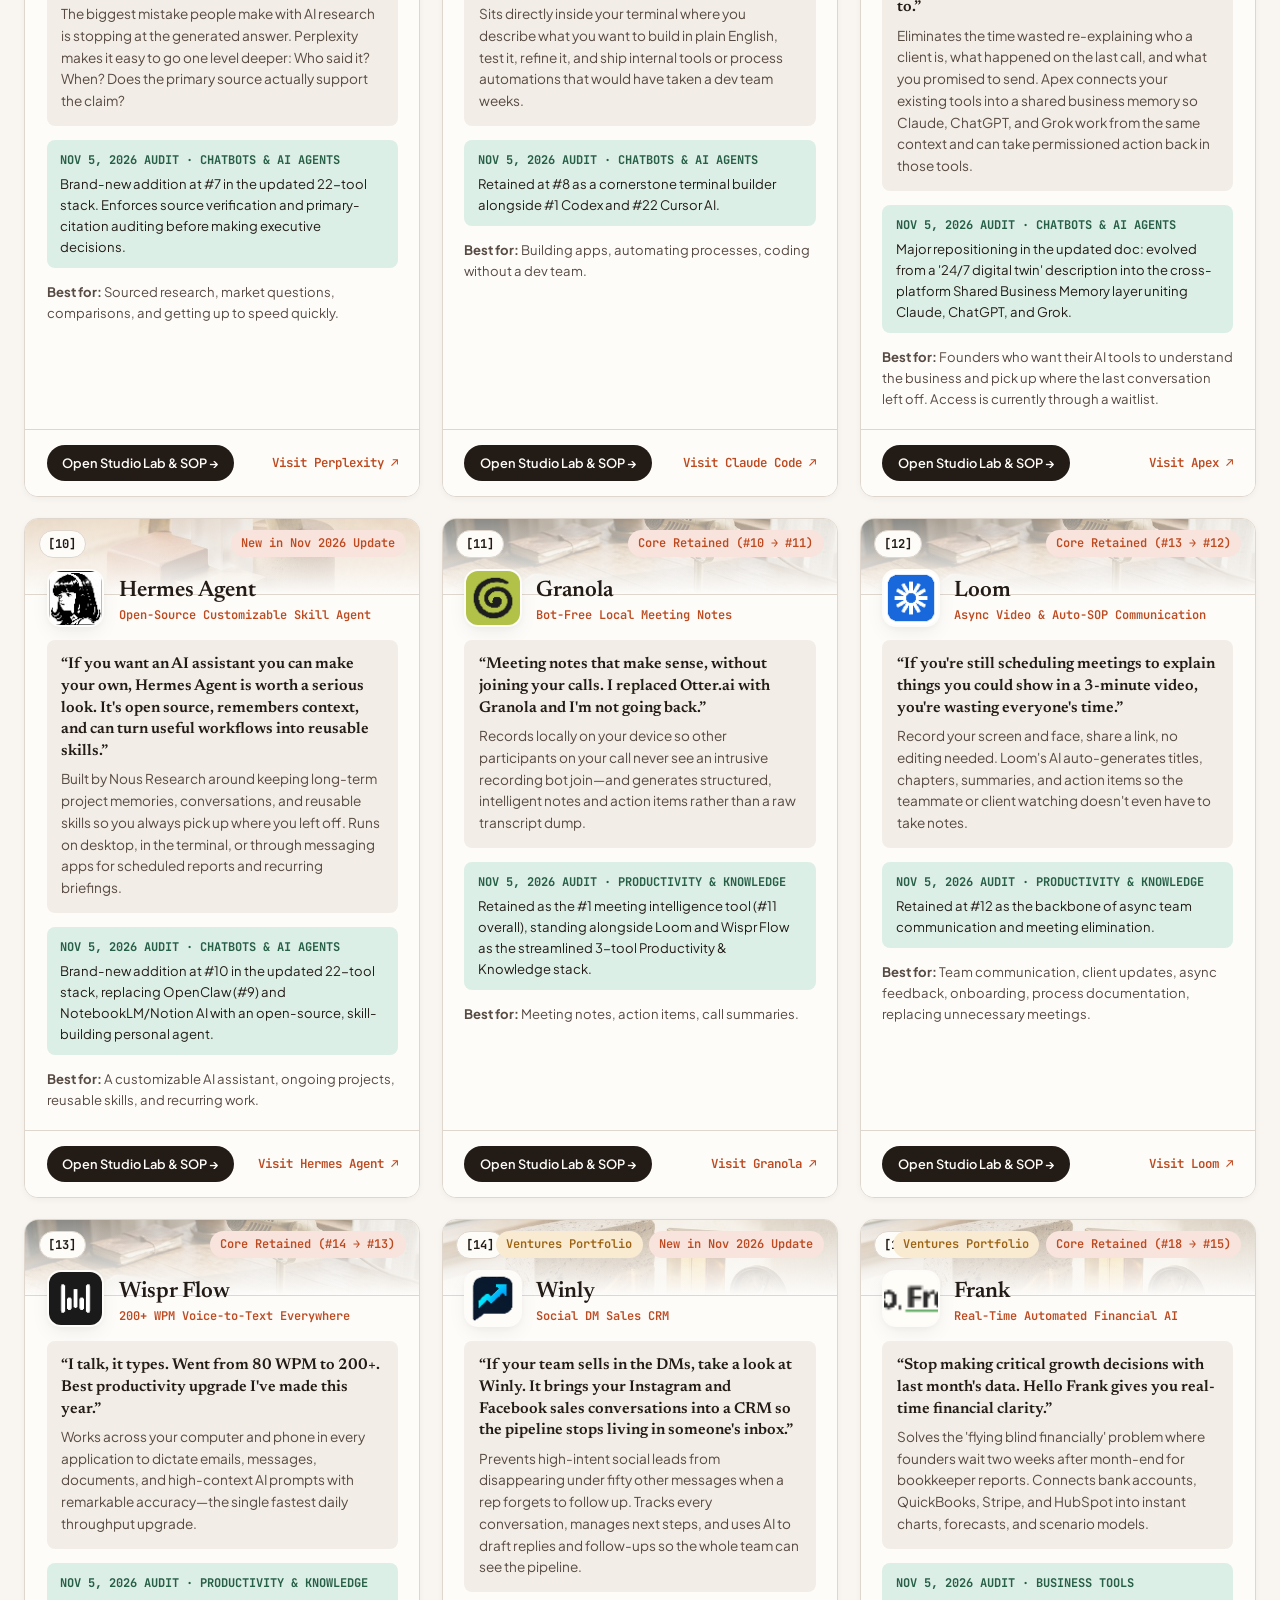
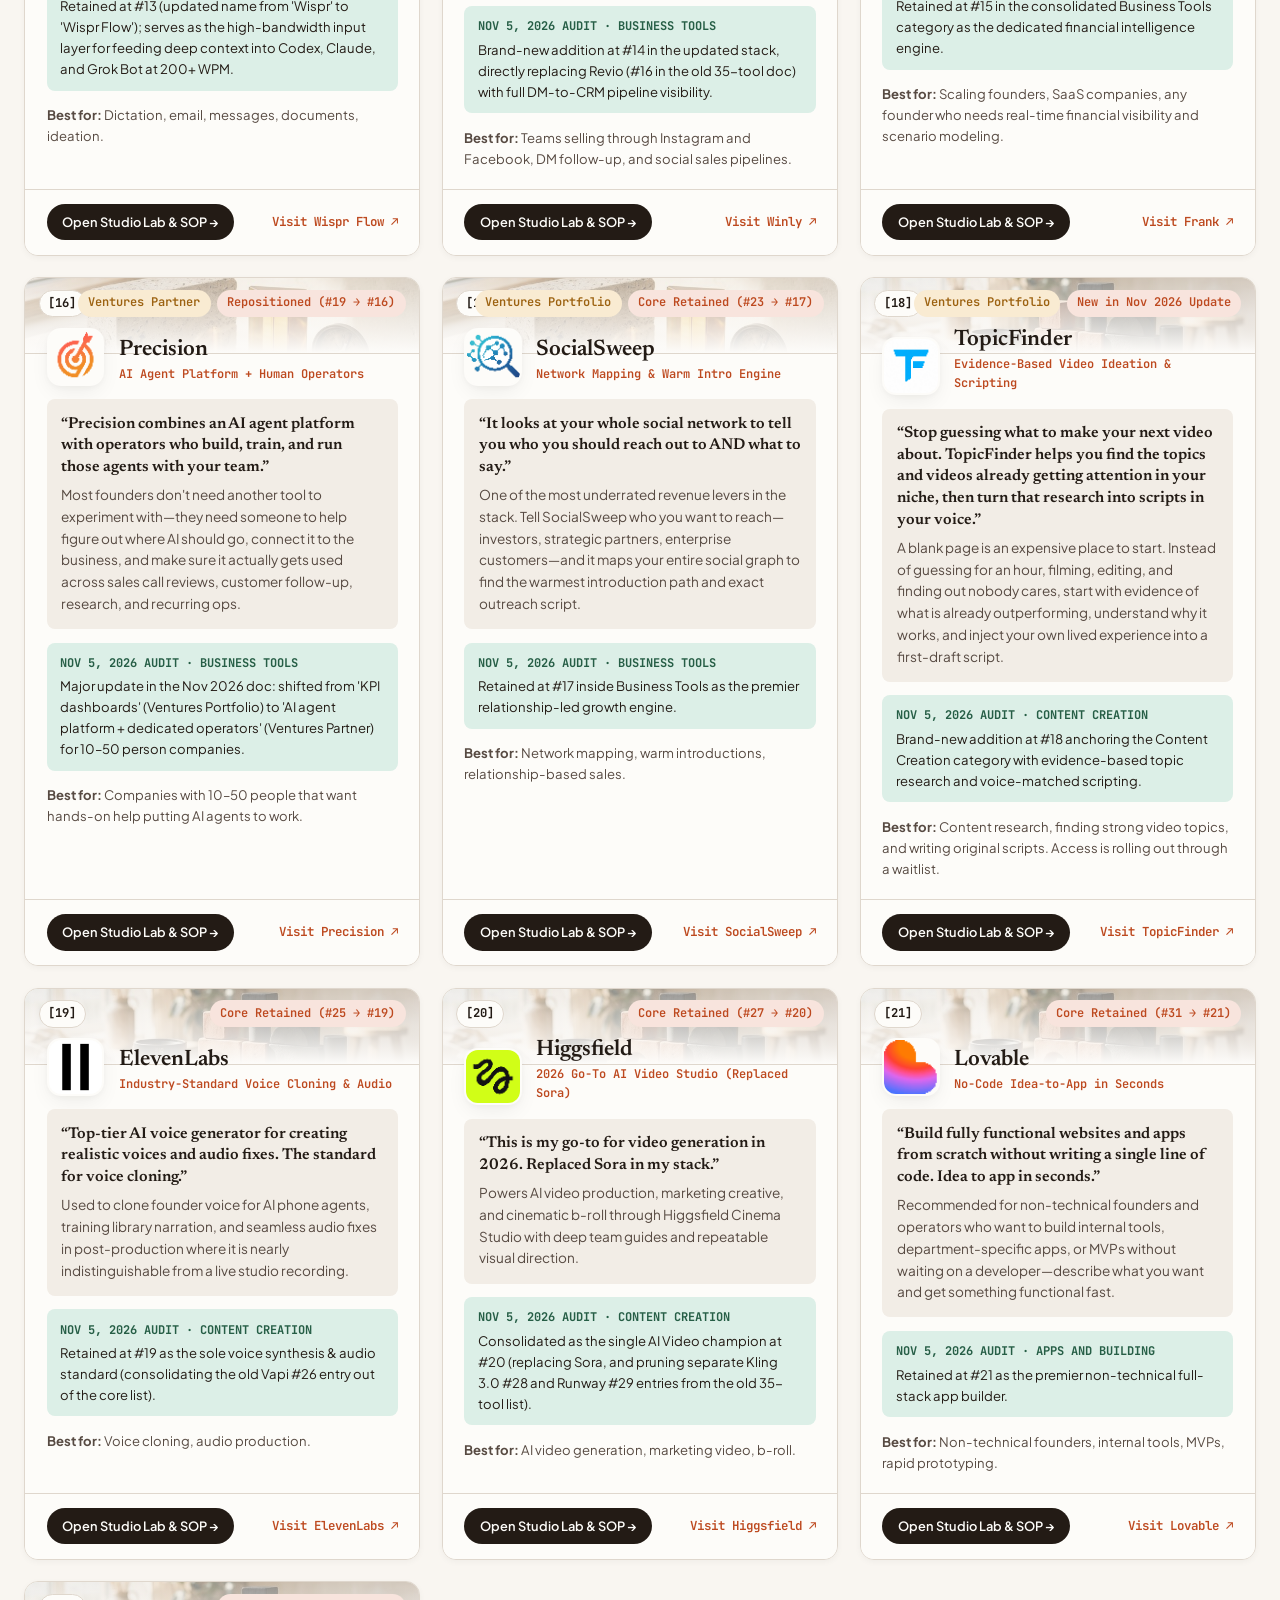
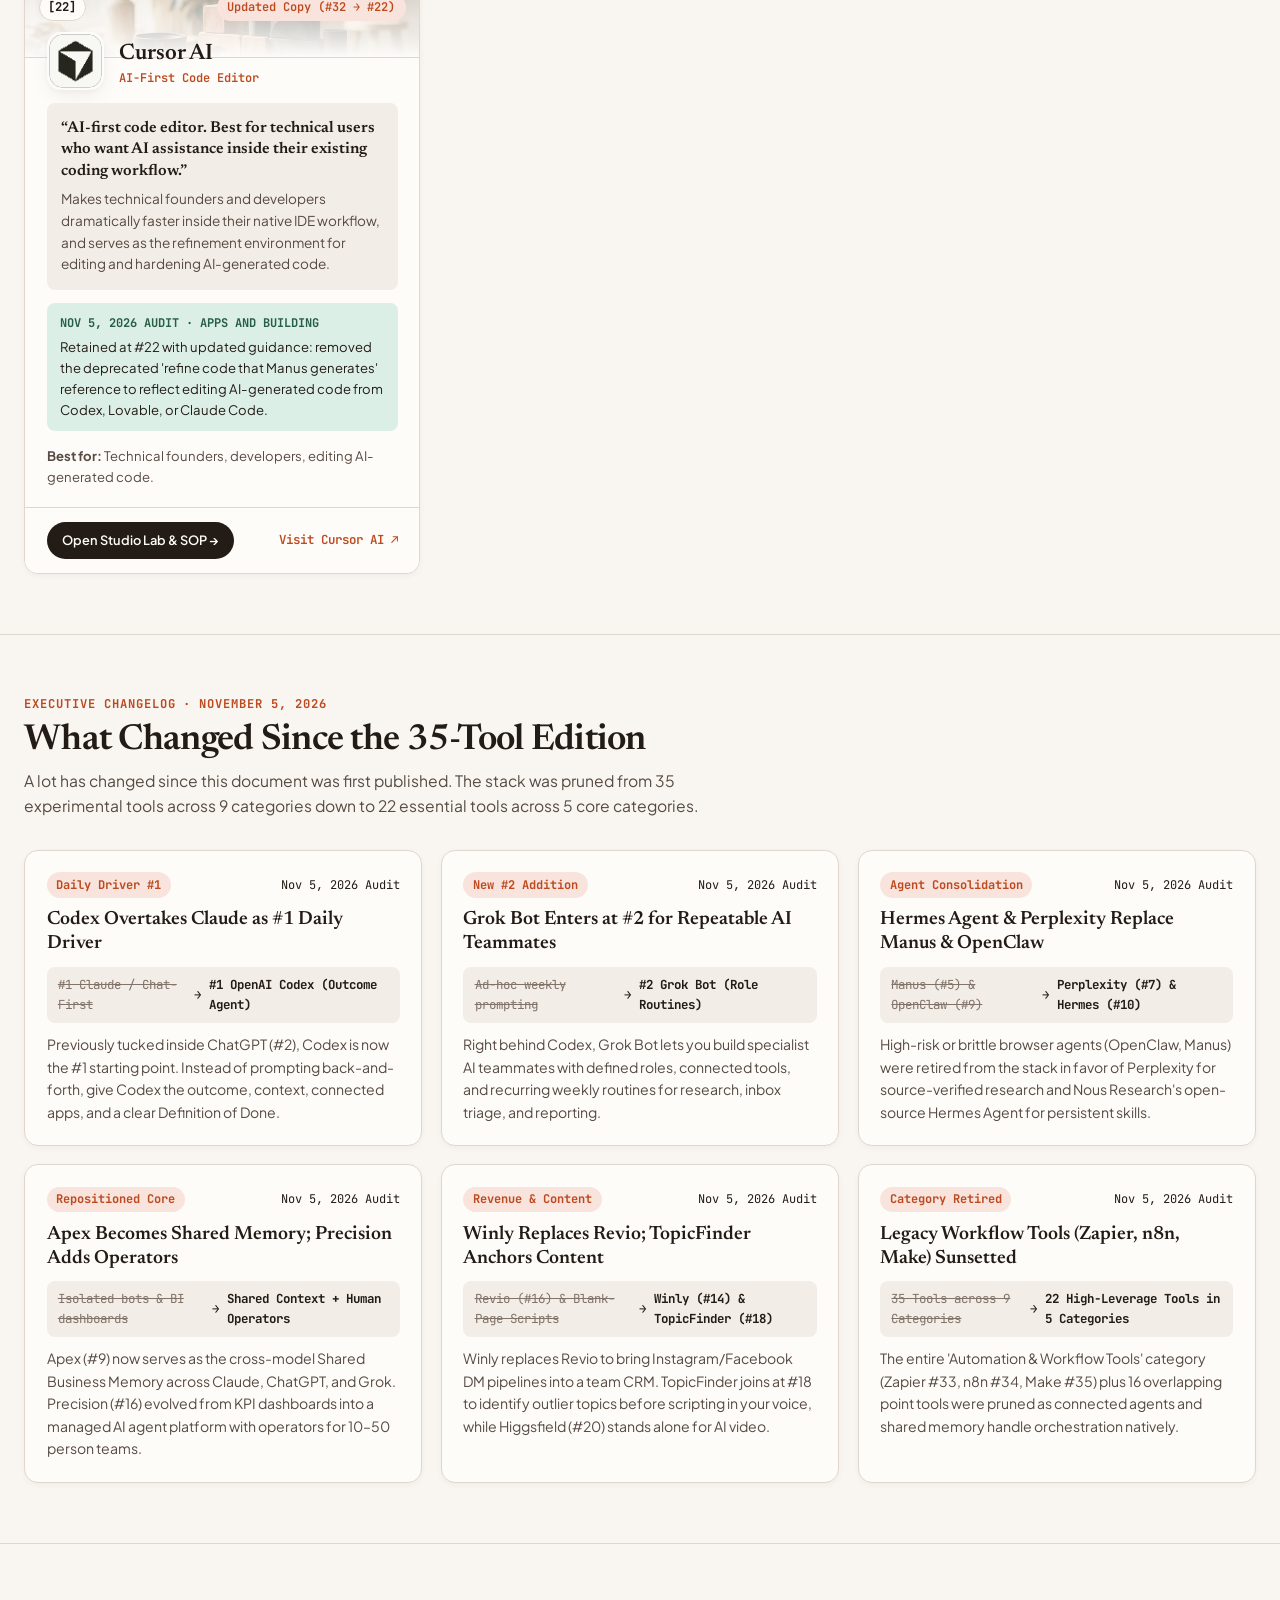
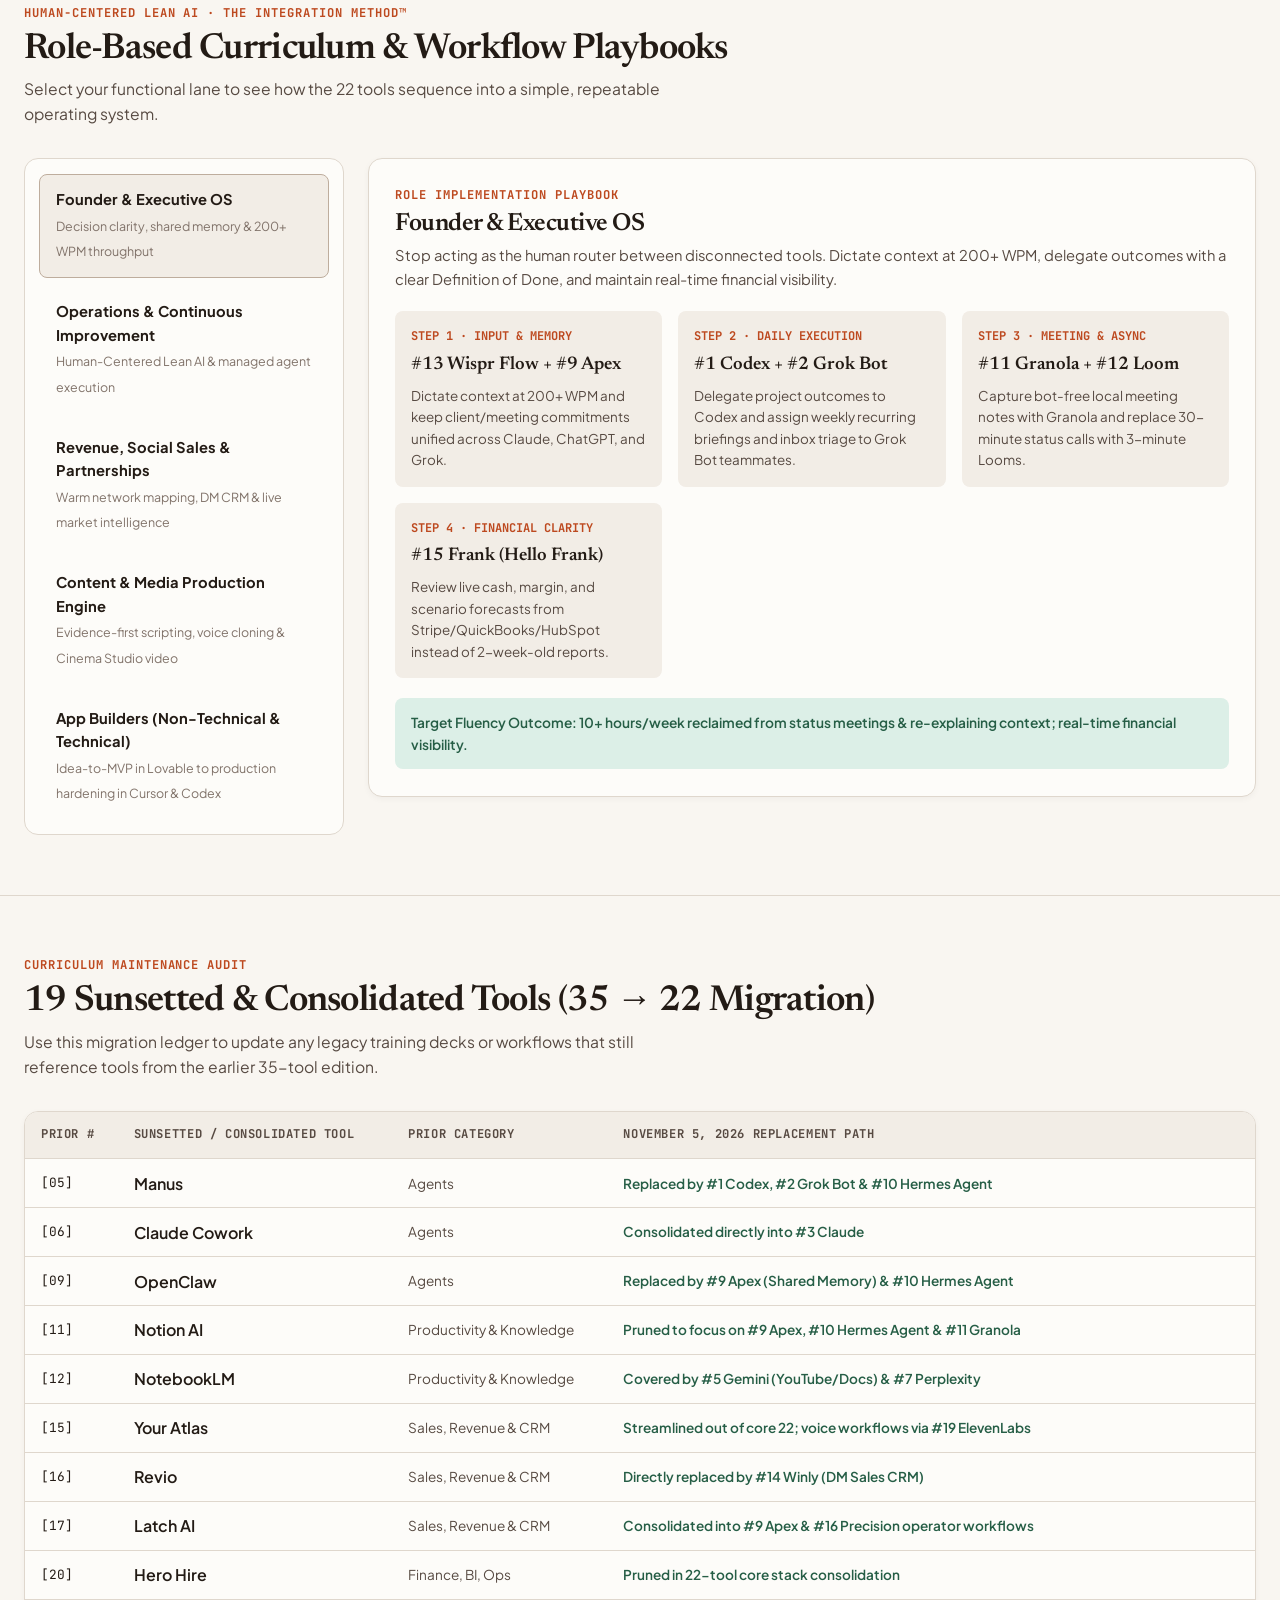
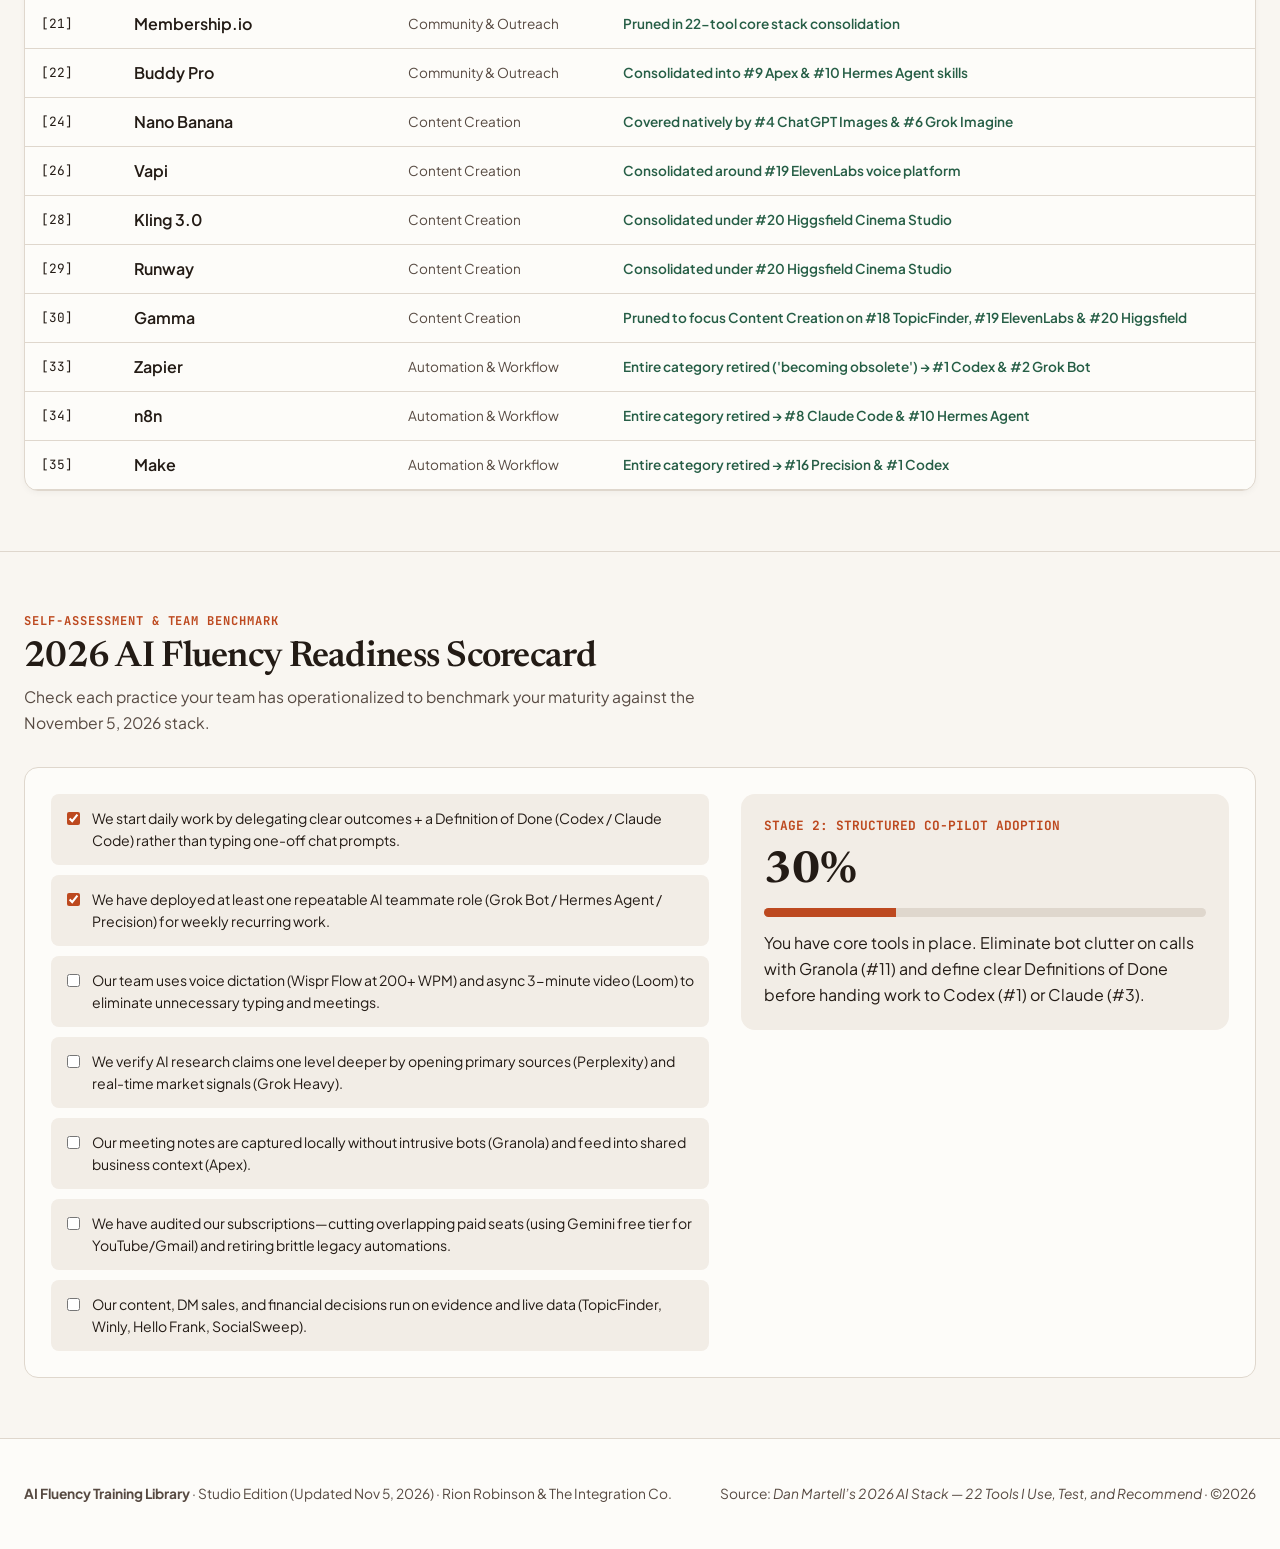
==== commit 60af5ba9: "Add files via upload" ====
--- a/index.html
+++ b/index.html
@@ -1,123 +1,106 @@
 <!DOCTYPE html>
-<html lang="en" data-theme="light">
+<html lang="en" data-mood="linen">
 <head>
   <meta charset="UTF-8" />
   <meta name="viewport" content="width=device-width, initial-scale=1.0" />
-  <title>AI Fluency Training Library — Updated November 5, 2026 | Rion Robinson &amp; Dan Martell 2026 AI Stack</title>
-  <meta name="description" content="Interactive AI Fluency Training Library updated as of November 5, 2026. Complete 22-tool operating stack, 35-to-22 stack migration audit, role-based playbooks, and SOP training labs." />
+  <title>AI Fluency Training Library — Studio Edition (Updated Nov 5, 2026) | Rion Robinson</title>
+  <meta name="description" content="An inviting, human-centered AI Fluency Training Library curated for Rion Robinson (The Integration Co.) and updated from Dan Martell's 22-Tool 2026 AI Stack as of November 5, 2026." />
   <link rel="preconnect" href="https://fonts.googleapis.com" />
   <link rel="preconnect" href="https://fonts.gstatic.com" crossorigin />
-  <link href="https://fonts.googleapis.com/css2?family=JetBrains+Mono:wght@500;600;700&family=Newsreader:ital,opsz,wght@0,6..72,500;0,6..72,600;0,6..72,700;1,6..72,500&family=Plus+Jakarta+Sans:wght@400;500;600;700&display=swap" rel="stylesheet" />
+  <link href="https://fonts.googleapis.com/css2?family=JetBrains+Mono:wght@500;600;700&family=Newsreader:ital,opsz,wght@0,6..72,500;0,6..72,600;0,6..72,700;1,6..72,400;1,6..72,600&family=Plus+Jakarta+Sans:wght@400;500;600;700&display=swap" rel="stylesheet" />
   <link rel="stylesheet" href="styles.css" />
 </head>
 <body>
-  <!-- Sticky Editorial Masthead -->
+  <!-- Sticky Studio Masthead -->
   <header class="masthead" id="site-masthead">
     <div class="container masthead-inner">
       <a href="#top" class="brand-group" id="brand-home-link">
-        <div class="brand-mark">AF</div>
-        <div class="brand-titles">
-          <span class="brand-name">AI Fluency Training Library</span>
-          <span class="brand-sub">The Integration Co. · Rion Robinson</span>
+        <div class="brand-mark">R·</div>
+        <div>
+          <span class="brand-name">AI Fluency · Training Library</span>
+          <span class="brand-sub">Rion Robinson · The Integration Co. · Updated Nov 5, 2026</span>
         </div>
       </a>
 
       <nav class="primary-nav" aria-label="Primary Navigation" id="primary-nav">
+        <a href="#stack-directory" class="nav-link" id="nav-directory">[01–22] The Stack</a>
         <a href="#whats-changed" class="nav-link" id="nav-shifts">Nov 2026 Shifts</a>
-        <a href="#stack-directory" class="nav-link" id="nav-directory">22-Tool Stack</a>
         <a href="#role-playbooks" class="nav-link" id="nav-playbooks">Role Playbooks</a>
         <a href="#migration-audit" class="nav-link" id="nav-migration">35 → 22 Audit</a>
-        <a href="#fluency-diagnostic" class="nav-link" id="nav-diagnostic">Fluency Scorecard</a>
+        <a href="#fluency-diagnostic" class="nav-link" id="nav-diagnostic">Scorecard</a>
       </nav>
 
       <div class="masthead-actions">
-        <span class="edition-stamp" id="edition-badge">Updated Nov 5, 2026</span>
-        <button type="button" class="btn-icon" id="btn-theme-toggle" aria-label="Toggle color theme">☾ Dark Mode</button>
+        <button type="button" class="btn-about-trigger" id="btn-about-philosophy">Why This List Exists</button>
+        <button type="button" class="btn-mood" id="btn-mood-toggle" aria-label="Switch studio mood">
+          <span aria-hidden="true">✌️</span> <span id="mood-label">Mood: Linen Studio</span>
+        </button>
       </div>
     </div>
   </header>
 
   <main id="top">
-    <!-- Hero Section -->
+    <!-- Inviting Studio Hero with Interactive Inline Logo Story & Framed Photography -->
     <section class="hero" id="hero-section">
       <div class="container hero-grid">
         <div>
-          <p class="hero-kicker">Operational Field Guide &amp; Curriculum · November 5, 2026 Edition</p>
-          <h1 class="hero-title">From Playing With AI Tools to Running an AI Operating System.</h1>
-          <p class="hero-lead">
-            Fully updated against <strong>Dan Martell’s 2026 AI Tech Stack</strong> as of <strong>November 5, 2026</strong>.
-            The stack has consolidated from 35 experimental tools down to <strong>22 high-leverage daily drivers</strong>—led by
-            <strong>Codex (#1)</strong> for outcome execution, <strong>Grok Bot (#2)</strong> for repeatable AI teammates,
-            <strong>Apex (#9)</strong> for shared business memory, and <strong>Precision (#16)</strong> for operator-led deployment.
-          </p>
+          <div class="hero-eyebrow">
+            <span>[2026 Field Manual]</span>
+            <span>·</span>
+            <span>Dan Martell’s 22 Verified Tools</span>
+          </div>
+
+          <h1 class="hero-title">
+            Stop playing with AI.<br />
+            Build a <em>human-centered</em> operating system.
+          </h1>
+
+          <div class="hero-manifesto" id="hero-manifesto">
+            <!-- Populated dynamically with interactive inline logo chips -->
+          </div>
+
           <div class="hero-cta-row">
-            <a href="#stack-directory" class="btn-primary" id="hero-cta-explore">Explore the 22 Active Tools ↓</a>
-            <a href="#migration-audit" class="btn-secondary" id="hero-cta-audit">View 35 → 22 Delta Audit</a>
-            <a href="#role-playbooks" class="btn-secondary" id="hero-cta-playbooks">Role Playbooks</a>
-          </div>
-        </div>
-
-        <aside class="hero-ledger" aria-label="November 5, 2026 Stack Briefing">
-          <div class="ledger-header">
-            <span class="ledger-title">Stack Revision Ledger</span>
-            <span class="ledger-date">As of Nov 5, 2026</span>
-          </div>
-          <div class="ledger-stats">
-            <div class="stat-cell">
-              <div class="stat-value">22</div>
-              <div class="stat-label">Active Core Tools (Down from 35)</div>
-            </div>
-            <div class="stat-cell">
-              <div class="stat-value">#1 → #2</div>
-              <div class="stat-label">Codex (#1) + Grok Bot (#2) Daily Drivers</div>
-            </div>
-            <div class="stat-cell">
-              <div class="stat-value">5 New</div>
-              <div class="stat-label">Grok Bot, Perplexity, Hermes, Winly, TopicFinder</div>
-            </div>
-            <div class="stat-cell">
-              <div class="stat-value">19 Sunset</div>
-              <div class="stat-label">Zapier, Make, n8n, Manus, OpenClaw, Revio &amp; more</div>
-            </div>
-          </div>
-          <p class="ledger-note">
-            <strong>Core Philosophy:</strong> Give your AI the outcome, the shared business context, and a clear
-            <em>Definition of Done</em>. Every tool below includes an interactive <strong>Training Lab &amp; copyable SOP template</strong>.
-          </p>
+            <a href="#stack-directory" class="btn-primary" id="hero-cta-explore">Explore [01–22] Studio Index ↓</a>
+            <button type="button" class="btn-secondary" id="hero-cta-view-switch">Switch to [01] Editorial Index View</button>
+            <a href="#migration-audit" class="btn-secondary" id="hero-cta-audit">35 → 22 Delta Audit</a>
+          </div>
+        </div>
+
+        <aside class="hero-visual-frame" aria-label="Studio Visual Showcase">
+          <div class="hero-photo-wrap">
+            <img id="hero-studio-photo" alt="Warm sunlit creative studio desk with field notebooks and architectural objects" />
+          </div>
+          <div class="hero-floating-dock">
+            <div class="dock-logos" id="hero-dock-logos"></div>
+            <span class="dock-caption">22 Active Tools · Click any logo to open Lab</span>
+          </div>
         </aside>
       </div>
     </section>
 
-    <!-- What Changed Since the Previous Stack Update -->
-    <section class="section" id="whats-changed">
-      <div class="container">
-        <div class="section-header">
-          <div>
-            <p class="section-eyebrow">Executive Changelog · November 5, 2026</p>
-            <h2 class="section-title">What Changed in the 2026 AI Tech Stack</h2>
-            <p class="section-desc">
-              A lot has changed since the earlier 35-tool edition. Here are the 6 structural shifts every founder, leader, and operator needs to update in their training and daily workflows.
-            </p>
-          </div>
-        </div>
-
-        <div class="shifts-grid" id="shifts-grid"></div>
-      </div>
-    </section>
-
-    <!-- Interactive 22-Tool Directory & Training Labs -->
+    <!-- Continuous Logo & Tool Marquee Strip (Inspired by adriangnzl.es) -->
+    <div class="marquee-band" aria-label="2026 AI Tech Stack Marquee">
+      <div class="marquee-track" id="studio-marquee-track"></div>
+    </div>
+
+    <!-- Interactive 22-Tool Directory & Visual Category Showcase -->
     <section class="section" id="stack-directory">
       <div class="container">
         <div class="section-header">
           <div>
-            <p class="section-eyebrow">Complete 2026 Operating Stack</p>
-            <h2 class="section-title">The 22 Verified Tools &amp; Hands-On Training Labs</h2>
-            <p class="section-desc">
-              Organized by the job each tool does best. Click <strong>Open Training Lab &amp; SOP</strong> on any card for a step-by-step team exercise and ready-to-use prompt template.
-            </p>
-          </div>
-        </div>
-
+            <p class="section-eyebrow">[01 — 22] Curated Stack &amp; Training Labs</p>
+            <h2 class="section-title">Every Tool Earned Its Spot by Moving the Needle.</h2>
+            <p class="section-desc">
+              Organized by the job each tool does best. Choose a visual discipline below, toggle between
+              <strong>Studio Cards</strong> and the <strong>[01] Editorial Index</strong>, or click any tool to slide open its hands-on Training Lab &amp; SOP.
+            </p>
+          </div>
+        </div>
+
+        <!-- 4 Visual Category Cards with Editorial Photography -->
+        <div class="visual-categories-grid" id="visual-categories-grid"></div>
+
+        <!-- Filter & View Mode Bar -->
         <div class="controls-bar" id="directory-controls">
           <div class="controls-top">
             <div class="search-wrap">
@@ -125,35 +108,60 @@
                 type="search"
                 id="tool-search-input"
                 class="search-input"
-                placeholder="Search tools, use cases, 'Codex', 'Shared Memory', 'DM CRM', 'Voice'..."
+                placeholder="Search by tool, workflow, 'Codex', 'Shared Memory', 'DM CRM', 'Voice'..."
                 aria-label="Search tools in the 2026 AI stack"
               />
             </div>
 
-            <div class="filter-select-group">
-              <label for="status-filter-select" style="font-size: 0.82rem; font-weight: 600; color: var(--text-secondary);">Audit Status:</label>
+            <div class="controls-right">
               <select id="status-filter-select" class="filter-select" aria-label="Filter by November 2026 update status">
                 <option value="ALL">All 22 Active Tools</option>
                 <option value="NEW">New &amp; Promoted in Nov 2026 (6)</option>
                 <option value="REPOSITIONED">Repositioned / Updated Scope (4)</option>
-                <option value="VENTURE">Dan Martell Ventures Portfolio / Partner (6)</option>
+                <option value="VENTURE">Ventures Portfolio / Partner (6)</option>
               </select>
-            </div>
-          </div>
-
-          <div class="category-pills" role="tablist" aria-label="Filter by tool category">
-            <button type="button" class="cat-pill active" id="pill-all" data-category="ALL">All Categories (22)</button>
-            <button type="button" class="cat-pill" id="pill-agents" data-category="Chatbots & AI Agents">Chatbots &amp; AI Agents (10)</button>
-            <button type="button" class="cat-pill" id="pill-productivity" data-category="Productivity & Knowledge">Productivity &amp; Knowledge (3)</button>
-            <button type="button" class="cat-pill" id="pill-business" data-category="Business Tools">Business Tools (4)</button>
-            <button type="button" class="cat-pill" id="pill-content" data-category="Content Creation">Content Creation (3)</button>
-            <button type="button" class="cat-pill" id="pill-building" data-category="Apps and Building">Apps &amp; Building (2)</button>
-          </div>
-
-          <div class="results-summary" id="results-summary">Showing 22 of 22 active tools in the November 5, 2026 stack</div>
-        </div>
-
-        <div class="tools-grid" id="tools-grid"></div>
+
+              <div class="view-toggle-group" role="group" aria-label="Directory View Mode">
+                <button type="button" class="view-toggle-btn active" id="btn-view-cards" data-view="cards">Studio Cards</button>
+                <button type="button" class="view-toggle-btn" id="btn-view-index" data-view="index">[01] Index List</button>
+              </div>
+            </div>
+          </div>
+
+          <div style="display: flex; justify-content: space-between; align-items: center; flex-wrap: wrap; gap: 0.75rem;">
+            <div class="category-pills" role="tablist" aria-label="Filter by tool category">
+              <button type="button" class="cat-pill active" id="pill-all" data-category="ALL">All [22]</button>
+              <button type="button" class="cat-pill" id="pill-agents" data-category="Chatbots & AI Agents">Chatbots &amp; AI Agents [10]</button>
+              <button type="button" class="cat-pill" id="pill-productivity" data-category="Productivity & Knowledge">Productivity &amp; Knowledge [03]</button>
+              <button type="button" class="cat-pill" id="pill-business" data-category="Business Tools">Business Tools [04]</button>
+              <button type="button" class="cat-pill" id="pill-content" data-category="Content Creation">Content Creation [03]</button>
+              <button type="button" class="cat-pill" id="pill-building" data-category="Apps and Building">Apps &amp; Building [02]</button>
+            </div>
+            <div id="results-summary" style="font-family: var(--font-mono); font-size: 0.76rem; color: var(--text-muted);">
+              Showing 22 of 22 active tools
+            </div>
+          </div>
+        </div>
+
+        <!-- Dynamic Directory Stage (Cards Grid OR [01]–[22] Editorial Index) -->
+        <div id="directory-stage"></div>
+      </div>
+    </section>
+
+    <!-- What Changed Since the Previous Stack Update -->
+    <section class="section" id="whats-changed">
+      <div class="container">
+        <div class="section-header">
+          <div>
+            <p class="section-eyebrow">Executive Changelog · November 5, 2026</p>
+            <h2 class="section-title">What Changed Since the 35-Tool Edition</h2>
+            <p class="section-desc">
+              A lot has changed since this document was first published. The stack was pruned from 35 experimental tools across 9 categories down to 22 essential tools across 5 core categories.
+            </p>
+          </div>
+        </div>
+
+        <div class="shifts-grid" id="shifts-grid"></div>
       </div>
     </section>
 
@@ -165,7 +173,7 @@
             <p class="section-eyebrow">Human-Centered Lean AI · The Integration Method™</p>
             <h2 class="section-title">Role-Based Curriculum &amp; Workflow Playbooks</h2>
             <p class="section-desc">
-              Tools don’t create ROI—repeatable workflows and leader formation do. Select a functional lane below to view how the 22 tools sequence together.
+              Select your functional lane to see how the 22 tools sequence into a simple, repeatable operating system.
             </p>
           </div>
         </div>
@@ -183,9 +191,9 @@
         <div class="section-header">
           <div>
             <p class="section-eyebrow">Curriculum Maintenance Audit</p>
-            <h2 class="section-title">Sunsetted &amp; Consolidated Tools (35-Tool → 22-Tool Edition)</h2>
-            <p class="section-desc">
-              If your team or previous training modules still reference these 19 legacy entries from the earlier 2026 list, use this migration table to transition to the current November 5, 2026 standard.
+            <h2 class="section-title">19 Sunsetted &amp; Consolidated Tools (35 → 22 Migration)</h2>
+            <p class="section-desc">
+              Use this migration ledger to update any legacy training decks or workflows that still reference tools from the earlier 35-tool edition.
             </p>
           </div>
         </div>
@@ -194,10 +202,10 @@
           <table style="width: 100%; border-collapse: collapse; text-align: left;">
             <thead>
               <tr style="background-color: var(--bg-elevated); font-family: var(--font-mono); font-size: 0.76rem; text-transform: uppercase; letter-spacing: 0.05em; color: var(--text-secondary);">
-                <th style="padding: 0.8rem 0.85rem; border-bottom: 1px solid var(--border-subtle);">Prior Rank</th>
-                <th style="padding: 0.8rem 0.85rem; border-bottom: 1px solid var(--border-subtle);">Sunsetted / Consolidated Tool</th>
-                <th style="padding: 0.8rem 0.85rem; border-bottom: 1px solid var(--border-subtle);">Prior Category</th>
-                <th style="padding: 0.8rem 0.85rem; border-bottom: 1px solid var(--border-subtle);">November 5, 2026 Replacement Path</th>
+                <th style="padding: 0.85rem 1rem; border-bottom: 1px solid var(--border-subtle);">Prior #</th>
+                <th style="padding: 0.85rem 1rem; border-bottom: 1px solid var(--border-subtle);">Sunsetted / Consolidated Tool</th>
+                <th style="padding: 0.85rem 1rem; border-bottom: 1px solid var(--border-subtle);">Prior Category</th>
+                <th style="padding: 0.85rem 1rem; border-bottom: 1px solid var(--border-subtle);">November 5, 2026 Replacement Path</th>
               </tr>
             </thead>
             <tbody id="sunsetted-tbody"></tbody>
@@ -235,7 +243,7 @@
     </section>
   </main>
 
-  <!-- Interactive Training Lab Modal -->
+  <!-- Slide-Over Studio Drawer Modal ("Cerrar ✕") -->
   <div class="modal-backdrop" id="tool-modal" role="dialog" aria-modal="true" aria-labelledby="tool-modal-content">
     <div class="modal-card" id="tool-modal-content"></div>
   </div>
@@ -244,10 +252,10 @@
   <footer class="site-footer" id="site-footer">
     <div class="container footer-inner">
       <div>
-        <strong>AI Fluency Training Library</strong> · Updated November 5, 2026 · Curated for Rion Robinson (The Integration Co. / Integrate AI)
+        <strong>AI Fluency Training Library</strong> · Studio Edition (Updated Nov 5, 2026) · Rion Robinson &amp; The Integration Co.
       </div>
       <div>
-        Based on <em>Dan Martell’s 2026 AI Stack — 22 Tools I Use, Test, and Recommend</em> (Elite AI Advisory Program)
+        Source: <em>Dan Martell’s 2026 AI Stack — 22 Tools I Use, Test, and Recommend</em> · ©2026
       </div>
     </div>
   </footer>
--- a/styles.css
+++ b/styles.css
@@ -1,86 +1,98 @@
 /* ==========================================================================
-   AI Fluency Training Library — 2026 Edition (Updated November 5, 2026)
-   Design System: Warm Editorial Manual & Field Guide (HSL Tokens, Vanilla CSS)
+   AI Fluency Training Library — Studio Edition (Inspired by adriangnzl.es)
+   Updated as of November 5, 2026 | Warm Tactile Editorial & Real Logos
    ========================================================================== */
 
-:root {
-  /* Core Surfaces (Warm Alabaster & Editorial Paper) */
-  --bg-canvas: hsl(40, 30%, 96%);
-  --bg-surface: hsl(40, 38%, 99%);
-  --bg-elevated: hsl(37, 25%, 93%);
-  --bg-subtle: hsl(38, 22%, 90%);
-  --bg-inverse: hsl(218, 25%, 12%);
-
-  /* Typography Colors */
-  --text-primary: hsl(218, 28%, 11%);
-  --text-secondary: hsl(218, 14%, 32%);
-  --text-muted: hsl(218, 10%, 48%);
-  --text-on-inverse: hsl(40, 30%, 96%);
-
-  /* Curated Accents (Terracotta Rust, Deep Forest Sage, Ochre Gold, Slate Blue) */
-  --accent-primary: hsl(16, 72%, 42%);
+:root,
+[data-mood="linen"] {
+  --bg-canvas: hsl(36, 38%, 96%);
+  --bg-surface: hsl(38, 45%, 98.5%);
+  --bg-elevated: hsl(35, 30%, 92.5%);
+  --bg-subtle: hsl(34, 24%, 88%);
+  --bg-glass: hsla(38, 45%, 98.5%, 0.86);
+
+  --text-primary: hsl(24, 24%, 11%);
+  --text-secondary: hsl(24, 14%, 30%);
+  --text-muted: hsl(24, 10%, 46%);
+
+  --accent-primary: hsl(16, 72%, 43%);
   --accent-primary-hover: hsl(16, 76%, 35%);
-  --accent-primary-soft: hsl(16, 65%, 93%);
-  --accent-sage: hsl(156, 44%, 27%);
-  --accent-sage-soft: hsl(156, 38%, 91%);
-  --accent-ochre: hsl(36, 82%, 36%);
-  --accent-ochre-soft: hsl(40, 80%, 91%);
-  --accent-navy: hsl(212, 52%, 34%);
-  --accent-navy-soft: hsl(212, 48%, 92%);
-
-  /* Borders & Hairlines */
-  --border-subtle: hsl(35, 18%, 85%);
-  --border-strong: hsl(35, 16%, 72%);
-  --border-ink: hsl(218, 25%, 18%);
-
-  /* Shadows & Depth */
-  --shadow-xs: 0 1px 2px hsla(218, 28%, 11%, 0.05);
-  --shadow-sm: 0 4px 12px -2px hsla(218, 28%, 11%, 0.07), 0 2px 4px -2px hsla(218, 28%, 11%, 0.04);
-  --shadow-md: 0 12px 28px -6px hsla(218, 28%, 11%, 0.1), 0 4px 10px -3px hsla(218, 28%, 11%, 0.05);
-  --shadow-lg: 0 24px 48px -12px hsla(218, 28%, 11%, 0.18);
-
-  /* Typography Families */
+  --accent-primary-soft: hsl(16, 68%, 92%);
+  --accent-sage: hsl(154, 42%, 26%);
+  --accent-sage-soft: hsl(154, 36%, 90%);
+  --accent-ochre: hsl(35, 80%, 34%);
+  --accent-ochre-soft: hsl(38, 78%, 90%);
+
+  --border-subtle: hsl(33, 22%, 84%);
+  --border-strong: hsl(30, 20%, 68%);
+  --border-ink: hsl(24, 24%, 14%);
+
+  --shadow-xs: 0 2px 6px hsla(24, 24%, 11%, 0.04);
+  --shadow-sm: 0 8px 22px -4px hsla(24, 24%, 11%, 0.07), 0 2px 6px -1px hsla(24, 24%, 11%, 0.04);
+  --shadow-md: 0 18px 38px -8px hsla(24, 24%, 11%, 0.12), 0 6px 14px -4px hsla(24, 24%, 11%, 0.06);
+  --shadow-lg: 0 28px 60px -12px hsla(24, 24%, 11%, 0.22);
+
   --font-serif: 'Newsreader', 'Instrument Serif', Georgia, serif;
-  --font-sans: 'Plus Jakarta Sans', -apple-system, BlinkMacSystemFont, 'Segoe UI', Roboto, sans-serif;
-  --font-mono: 'JetBrains Mono', 'SFMono-Regular', Consolas, monospace;
-
-  /* Layout & Spacing */
-  --container-max: 1260px;
-  --radius-sm: 6px;
-  --radius-md: 10px;
-  --radius-lg: 14px;
-  --transition-fast: 160ms cubic-bezier(0.22, 1, 0.36, 1);
-  --transition-smooth: 260ms cubic-bezier(0.22, 1, 0.36, 1);
-}
-
-[data-theme="dark"] {
-  --bg-canvas: hsl(216, 18%, 9%);
-  --bg-surface: hsl(216, 16%, 13%);
-  --bg-elevated: hsl(216, 15%, 17%);
-  --bg-subtle: hsl(216, 14%, 21%);
-  --bg-inverse: hsl(40, 30%, 95%);
-
-  --text-primary: hsl(40, 25%, 94%);
-  --text-secondary: hsl(38, 12%, 74%);
-  --text-muted: hsl(216, 10%, 56%);
-  --text-on-inverse: hsl(216, 18%, 10%);
-
-  --accent-primary: hsl(22, 82%, 58%);
-  --accent-primary-hover: hsl(22, 86%, 64%);
-  --accent-primary-soft: hsla(22, 82%, 58%, 0.15);
-  --accent-sage: hsl(154, 52%, 52%);
-  --accent-sage-soft: hsla(154, 52%, 52%, 0.15);
-  --accent-ochre: hsl(38, 86%, 58%);
-  --accent-ochre-soft: hsla(38, 86%, 58%, 0.15);
-  --accent-navy: hsl(206, 70%, 64%);
-  --accent-navy-soft: hsla(206, 70%, 64%, 0.15);
-
-  --border-subtle: hsl(216, 14%, 22%);
-  --border-strong: hsl(216, 14%, 32%);
-  --border-ink: hsl(40, 20%, 82%);
-}
-
-/* Reset & Base */
+  --font-sans: 'Plus Jakarta Sans', -apple-system, BlinkMacSystemFont, sans-serif;
+  --font-mono: 'JetBrains Mono', monospace;
+
+  --radius-sm: 8px;
+  --radius-md: 14px;
+  --radius-lg: 20px;
+  --radius-pill: 999px;
+  --container-max: 1280px;
+  --transition-fast: 180ms cubic-bezier(0.22, 1, 0.36, 1);
+  --transition-smooth: 320ms cubic-bezier(0.22, 1, 0.36, 1);
+}
+
+[data-mood="terracotta"] {
+  --bg-canvas: hsl(28, 36%, 92%);
+  --bg-surface: hsl(32, 42%, 96%);
+  --bg-elevated: hsl(27, 30%, 87%);
+  --bg-subtle: hsl(26, 25%, 82%);
+  --bg-glass: hsla(32, 42%, 96%, 0.88);
+
+  --text-primary: hsl(18, 32%, 11%);
+  --text-secondary: hsl(18, 18%, 28%);
+  --text-muted: hsl(18, 12%, 44%);
+
+  --accent-primary: hsl(14, 78%, 38%);
+  --accent-primary-hover: hsl(14, 82%, 30%);
+  --accent-primary-soft: hsl(14, 62%, 88%);
+  --accent-sage: hsl(152, 44%, 24%);
+  --accent-sage-soft: hsl(152, 32%, 86%);
+  --accent-ochre: hsl(32, 82%, 32%);
+  --accent-ochre-soft: hsl(35, 72%, 86%);
+
+  --border-subtle: hsl(26, 22%, 78%);
+  --border-strong: hsl(24, 22%, 62%);
+  --border-ink: hsl(18, 32%, 14%);
+}
+
+[data-mood="midnight"] {
+  --bg-canvas: hsl(28, 14%, 8%);
+  --bg-surface: hsl(28, 12%, 12%);
+  --bg-elevated: hsl(28, 12%, 16%);
+  --bg-subtle: hsl(28, 10%, 21%);
+  --bg-glass: hsla(28, 12%, 12%, 0.88);
+
+  --text-primary: hsl(36, 30%, 94%);
+  --text-secondary: hsl(34, 15%, 74%);
+  --text-muted: hsl(30, 10%, 54%);
+
+  --accent-primary: hsl(22, 85%, 60%);
+  --accent-primary-hover: hsl(22, 90%, 66%);
+  --accent-primary-soft: hsla(22, 85%, 60%, 0.16);
+  --accent-sage: hsl(152, 54%, 54%);
+  --accent-sage-soft: hsla(152, 54%, 54%, 0.16);
+  --accent-ochre: hsl(38, 88%, 60%);
+  --accent-ochre-soft: hsla(38, 88%, 60%, 0.16);
+
+  --border-subtle: hsl(28, 12%, 20%);
+  --border-strong: hsl(28, 14%, 32%);
+  --border-ink: hsl(36, 25%, 84%);
+}
+
 *, *::before, *::after {
   box-sizing: border-box;
   margin: 0;
@@ -99,6 +111,7 @@
   line-height: 1.6;
   -webkit-font-smoothing: antialiased;
   transition: background-color var(--transition-smooth), color var(--transition-smooth);
+  overflow-x: hidden;
 }
 
 a {
@@ -111,32 +124,31 @@
   color: inherit;
 }
 
-/* Container */
 .container {
   max-width: var(--container-max);
   margin: 0 auto;
   padding: 0 1.5rem;
 }
 
-/* Top Editorial Masthead */
+/* Sticky Studio Navigation */
 .masthead {
   position: sticky;
   top: 0;
   z-index: 40;
-  background-color: var(--bg-surface);
+  background-color: var(--bg-glass);
+  backdrop-filter: blur(12px);
+  -webkit-backdrop-filter: blur(12px);
   border-bottom: 1px solid var(--border-subtle);
-  box-shadow: var(--shadow-xs);
 }
 
 .masthead-inner {
   display: flex;
   align-items: center;
   justify-content: space-between;
-  min-height: 4.25rem;
+  min-height: 4.5rem;
   gap: 1rem;
   flex-wrap: wrap;
-  padding-top: 0.5rem;
-  padding-bottom: 0.5rem;
+  padding: 0.5rem 0;
 }
 
 .brand-group {
@@ -146,30 +158,26 @@
 }
 
 .brand-mark {
-  width: 2.35rem;
-  height: 2.35rem;
+  width: 2.5rem;
+  height: 2.5rem;
   border-radius: var(--radius-sm);
   background-color: var(--text-primary);
   color: var(--bg-surface);
   display: grid;
   place-items: center;
-  font-family: var(--font-mono);
+  font-family: var(--font-serif);
+  font-style: italic;
   font-weight: 700;
-  font-size: 0.875rem;
-  letter-spacing: -0.03em;
-}
-
-.brand-titles {
-  display: flex;
-  flex-direction: column;
+  font-size: 1.15rem;
 }
 
 .brand-name {
   font-family: var(--font-serif);
   font-weight: 600;
-  font-size: 1.15rem;
-  letter-spacing: -0.015em;
-  line-height: 1.2;
+  font-size: 1.2rem;
+  letter-spacing: -0.02em;
+  display: block;
+  line-height: 1.15;
 }
 
 .brand-sub {
@@ -181,21 +189,20 @@
 .primary-nav {
   display: flex;
   align-items: center;
-  gap: 0.35rem;
+  gap: 0.3rem;
   flex-wrap: wrap;
 }
 
 .nav-link {
-  padding: 0.45rem 0.8rem;
-  border-radius: var(--radius-sm);
-  font-size: 0.875rem;
-  font-weight: 500;
+  padding: 0.45rem 0.85rem;
+  border-radius: var(--radius-pill);
+  font-size: 0.86rem;
+  font-weight: 600;
   color: var(--text-secondary);
-  transition: background-color var(--transition-fast), color var(--transition-fast);
-}
-
-.nav-link:hover,
-.nav-link.active {
+  transition: all var(--transition-fast);
+}
+
+.nav-link:hover {
   background-color: var(--bg-elevated);
   color: var(--text-primary);
 }
@@ -203,80 +210,128 @@
 .masthead-actions {
   display: flex;
   align-items: center;
-  gap: 0.65rem;
-}
-
-.edition-stamp {
-  font-family: var(--font-mono);
-  font-size: 0.75rem;
-  padding: 0.3rem 0.65rem;
-  border-radius: var(--radius-sm);
-  background-color: var(--accent-sage-soft);
-  color: var(--accent-sage);
-  font-weight: 600;
-}
-
-.btn-icon {
-  background: var(--bg-elevated);
-  border: 1px solid var(--border-subtle);
-  border-radius: var(--radius-sm);
-  padding: 0.42rem 0.7rem;
-  font-size: 0.8125rem;
-  font-weight: 500;
+  gap: 0.6rem;
+}
+
+.btn-about-trigger {
+  padding: 0.45rem 0.9rem;
+  border-radius: var(--radius-pill);
+  background-color: var(--bg-elevated);
+  border: 1px solid var(--border-subtle);
+  font-size: 0.82rem;
+  font-weight: 600;
   cursor: pointer;
   transition: all var(--transition-fast);
 }
 
-.btn-icon:hover {
+.btn-about-trigger:hover {
   border-color: var(--border-strong);
-  background: var(--bg-subtle);
-}
-
-/* Editorial Hero Section */
+  background-color: var(--bg-subtle);
+}
+
+.btn-mood {
+  padding: 0.45rem 0.95rem;
+  border-radius: var(--radius-pill);
+  background-color: var(--text-primary);
+  color: var(--bg-surface);
+  border: none;
+  font-size: 0.8rem;
+  font-weight: 600;
+  cursor: pointer;
+  display: inline-flex;
+  align-items: center;
+  gap: 0.4rem;
+  transition: transform var(--transition-fast), opacity var(--transition-fast);
+}
+
+.btn-mood:hover {
+  transform: translateY(-1px);
+  opacity: 0.92;
+}
+
+/* Hero Section — Studio Editorial Layout */
 .hero {
-  padding: 3.5rem 0 2.75rem;
-  border-bottom: 1px solid var(--border-subtle);
-  background: linear-gradient(180deg, var(--bg-surface) 0%, var(--bg-canvas) 100%);
+  padding: 3.25rem 0 2.75rem;
 }
 
 .hero-grid {
   display: grid;
-  grid-template-columns: 1.45fr 1fr;
-  gap: 2.5rem;
-  align-items: start;
-}
-
-.hero-kicker {
-  font-family: var(--font-mono);
-  font-size: 0.78rem;
+  grid-template-columns: 1.15fr 1fr;
+  gap: 2.75rem;
+  align-items: center;
+}
+
+.hero-eyebrow {
+  display: inline-flex;
+  align-items: center;
+  gap: 0.5rem;
+  font-family: var(--font-mono);
+  font-size: 0.76rem;
   text-transform: uppercase;
-  letter-spacing: 0.08em;
+  letter-spacing: 0.07em;
   color: var(--accent-primary);
-  font-weight: 600;
-  margin-bottom: 0.75rem;
+  font-weight: 700;
+  margin-bottom: 0.9rem;
 }
 
 .hero-title {
   font-family: var(--font-serif);
-  font-size: clamp(2.15rem, 3.8vw, 3.35rem);
-  font-weight: 600;
-  line-height: 1.12;
+  font-size: clamp(2.35rem, 4.2vw, 3.65rem);
+  font-weight: 600;
+  line-height: 1.08;
   letter-spacing: -0.025em;
+  margin-bottom: 1.25rem;
+}
+
+.hero-title em {
+  font-style: italic;
+  font-weight: 500;
+  color: var(--accent-primary);
+}
+
+/* Interactive Inline Tool Manifesto (Adrián González style) */
+.hero-manifesto {
+  font-size: 1.05rem;
+  line-height: 1.75;
+  color: var(--text-secondary);
+  margin-bottom: 1.75rem;
+}
+
+.inline-tool-chip {
+  display: inline-flex;
+  align-items: center;
+  gap: 0.38rem;
+  padding: 0.12rem 0.55rem 0.12rem 0.28rem;
+  margin: 0 0.12rem;
+  border-radius: var(--radius-pill);
+  background-color: var(--bg-surface);
+  border: 1px solid var(--border-strong);
   color: var(--text-primary);
-  margin-bottom: 1.15rem;
-}
-
-.hero-lead {
-  font-size: 1.08rem;
-  color: var(--text-secondary);
-  max-width: 64ch;
-  margin-bottom: 1.5rem;
+  font-weight: 600;
+  font-size: 0.92rem;
+  vertical-align: baseline;
+  cursor: pointer;
+  box-shadow: var(--shadow-xs);
+  transition: transform var(--transition-fast), border-color var(--transition-fast), box-shadow var(--transition-fast);
+}
+
+.inline-tool-chip:hover {
+  transform: translateY(-2px);
+  border-color: var(--accent-primary);
+  box-shadow: var(--shadow-sm);
+}
+
+.inline-tool-chip img {
+  width: 1.2rem;
+  height: 1.2rem;
+  border-radius: 50%;
+  object-fit: cover;
 }
 
 .hero-cta-row {
   display: flex;
   flex-wrap: wrap;
-  gap: 0.75rem;
+  gap: 0.8rem;
   align-items: center;
 }
 
@@ -285,19 +340,20 @@
   align-items: center;
   gap: 0.5rem;
   background-color: var(--accent-primary);
-  color: hsl(40, 38%, 99%);
-  padding: 0.7rem 1.25rem;
-  border-radius: var(--radius-sm);
-  font-weight: 600;
-  font-size: 0.925rem;
+  color: hsl(38, 45%, 98.5%);
+  padding: 0.78rem 1.4rem;
+  border-radius: var(--radius-pill);
+  font-weight: 600;
+  font-size: 0.92rem;
   border: none;
   cursor: pointer;
-  transition: background-color var(--transition-fast), transform var(--transition-fast);
+  box-shadow: var(--shadow-sm);
+  transition: all var(--transition-fast);
 }
 
 .btn-primary:hover {
   background-color: var(--accent-primary-hover);
-  transform: translateY(-1px);
+  transform: translateY(-2px);
 }
 
 .btn-secondary {
@@ -306,13 +362,13 @@
   gap: 0.5rem;
   background-color: var(--bg-surface);
   color: var(--text-primary);
-  padding: 0.7rem 1.15rem;
-  border-radius: var(--radius-sm);
-  font-weight: 600;
-  font-size: 0.925rem;
+  padding: 0.78rem 1.3rem;
+  border-radius: var(--radius-pill);
+  font-weight: 600;
+  font-size: 0.92rem;
   border: 1px solid var(--border-strong);
   cursor: pointer;
-  transition: background-color var(--transition-fast), border-color var(--transition-fast);
+  transition: all var(--transition-fast);
 }
 
 .btn-secondary:hover {
@@ -320,81 +376,155 @@
   border-color: var(--text-primary);
 }
 
-/* Hero Briefing Ledger Card */
-.hero-ledger {
-  background-color: var(--bg-surface);
-  border: 1px solid var(--border-subtle);
+/* Framed Studio Hero Visual Card */
+.hero-visual-frame {
+  position: relative;
+  background-color: var(--bg-surface);
+  border: 1px solid var(--border-subtle);
+  border-radius: var(--radius-lg);
+  padding: 0.85rem;
+  box-shadow: var(--shadow-md);
+}
+
+.hero-photo-wrap {
+  position: relative;
   border-radius: var(--radius-md);
-  padding: 1.4rem;
-  box-shadow: var(--shadow-sm);
-}
-
-.ledger-header {
-  display: flex;
+  overflow: hidden;
+  aspect-ratio: 16 / 10;
+  background-color: var(--bg-elevated);
+}
+
+.hero-photo-wrap img {
+  width: 100%;
+  height: 100%;
+  object-fit: cover;
+  display: block;
+  transition: transform 600ms cubic-bezier(0.22, 1, 0.36, 1);
+}
+
+.hero-visual-frame:hover .hero-photo-wrap img {
+  transform: scale(1.03);
+}
+
+.hero-floating-dock {
+  display: flex;
+  align-items: center;
   justify-content: space-between;
-  align-items: center;
-  padding-bottom: 0.85rem;
-  margin-bottom: 0.95rem;
+  gap: 0.75rem;
+  padding: 0.9rem 0.5rem 0.25rem;
+  flex-wrap: wrap;
+}
+
+.dock-logos {
+  display: flex;
+  align-items: center;
+}
+
+.dock-logo-bubble {
+  width: 2.25rem;
+  height: 2.25rem;
+  border-radius: 50%;
+  background-color: var(--bg-surface);
+  border: 2px solid var(--bg-surface);
+  box-shadow: var(--shadow-xs);
+  margin-left: -0.45rem;
+  overflow: hidden;
+  cursor: pointer;
+  transition: transform var(--transition-fast);
+}
+
+.dock-logo-bubble:first-child {
+  margin-left: 0;
+}
+
+.dock-logo-bubble:hover {
+  transform: translateY(-4px) scale(1.08);
+  z-index: 5;
+}
+
+.dock-logo-bubble img {
+  width: 100%;
+  height: 100%;
+  object-fit: cover;
+}
+
+.dock-caption {
+  font-family: var(--font-mono);
+  font-size: 0.76rem;
+  color: var(--text-secondary);
+  font-weight: 600;
+}
+
+/* Infinite Logo & Tool Marquee Strip (Inspired by adriangnzl.es) */
+.marquee-band {
+  border-top: 1px solid var(--border-subtle);
   border-bottom: 1px solid var(--border-subtle);
-}
-
-.ledger-title {
-  font-family: var(--font-mono);
-  font-size: 0.78rem;
-  font-weight: 700;
-  text-transform: uppercase;
-  letter-spacing: 0.06em;
-  color: var(--text-secondary);
-}
-
-.ledger-date {
+  background-color: var(--bg-surface);
+  padding: 0.95rem 0;
+  overflow: hidden;
+  position: relative;
+}
+
+.marquee-track {
+  display: flex;
+  align-items: center;
+  gap: 1.75rem;
+  width: max-content;
+  animation: studioMarquee 48s linear infinite;
+}
+
+.marquee-band:hover .marquee-track {
+  animation-play-state: paused;
+}
+
+@keyframes studioMarquee {
+  0% { transform: translateX(0); }
+  100% { transform: translateX(-50%); }
+}
+
+.marquee-item {
+  display: inline-flex;
+  align-items: center;
+  gap: 0.6rem;
+  cursor: pointer;
+  padding: 0.3rem 0.7rem;
+  border-radius: var(--radius-pill);
+  transition: background-color var(--transition-fast);
+  white-space: nowrap;
+}
+
+.marquee-item:hover {
+  background-color: var(--bg-elevated);
+}
+
+.marquee-item img {
+  width: 1.55rem;
+  height: 1.55rem;
+  border-radius: 6px;
+  object-fit: cover;
+}
+
+.marquee-num {
   font-family: var(--font-mono);
   font-size: 0.75rem;
   color: var(--accent-primary);
-  font-weight: 600;
-}
-
-.ledger-stats {
-  display: grid;
-  grid-template-columns: repeat(2, 1fr);
-  gap: 0.75rem;
-  margin-bottom: 1rem;
-}
-
-.stat-cell {
-  background-color: var(--bg-elevated);
-  padding: 0.75rem 0.85rem;
-  border-radius: var(--radius-sm);
-}
-
-.stat-value {
+  font-weight: 700;
+}
+
+.marquee-name {
   font-family: var(--font-serif);
-  font-size: 1.55rem;
-  font-weight: 700;
-  line-height: 1.1;
-  color: var(--text-primary);
-}
-
-.stat-label {
-  font-size: 0.78rem;
-  color: var(--text-secondary);
-  margin-top: 0.2rem;
-}
-
-.ledger-note {
-  font-size: 0.84rem;
-  color: var(--text-secondary);
-  border-top: 1px solid var(--border-subtle);
-  padding-top: 0.85rem;
-}
-
-.ledger-note strong {
-  color: var(--text-primary);
-}
-
-/* Section Scaffolding */
+  font-size: 1.08rem;
+  font-weight: 600;
+}
+
+.marquee-sep {
+  color: var(--text-muted);
+  font-family: var(--font-serif);
+}
+
+/* Section Layout */
 .section {
-  padding: 3.25rem 0;
+  padding: 3.75rem 0;
   border-bottom: 1px solid var(--border-subtle);
 }
 
@@ -403,7 +533,7 @@
   justify-content: space-between;
   align-items: flex-end;
   gap: 1.5rem;
-  margin-bottom: 1.75rem;
+  margin-bottom: 2rem;
   flex-wrap: wrap;
 }
 
@@ -413,125 +543,105 @@
   text-transform: uppercase;
   letter-spacing: 0.08em;
   color: var(--accent-primary);
-  font-weight: 600;
+  font-weight: 700;
   margin-bottom: 0.35rem;
 }
 
 .section-title {
   font-family: var(--font-serif);
-  font-size: clamp(1.6rem, 2.5vw, 2.15rem);
+  font-size: clamp(1.75rem, 2.8vw, 2.4rem);
   font-weight: 600;
   letter-spacing: -0.02em;
-  line-height: 1.2;
+  line-height: 1.15;
 }
 
 .section-desc {
   color: var(--text-secondary);
-  font-size: 0.96rem;
+  font-size: 0.98rem;
   max-width: 62ch;
-  margin-top: 0.35rem;
-}
-
-/* November 5, 2026 Changelog / Paradigm Shifts Strip */
-.shifts-grid {
+  margin-top: 0.4rem;
+}
+
+/* Visual Category Showcase Strip (4 Editorial Still-Life Cards) */
+.visual-categories-grid {
   display: grid;
-  grid-template-columns: repeat(auto-fit, minmax(280px, 1fr));
-  gap: 1rem;
-}
-
-.shift-card {
+  grid-template-columns: repeat(auto-fit, minmax(260px, 1fr));
+  gap: 1.15rem;
+  margin-bottom: 2.25rem;
+}
+
+.visual-cat-card {
+  position: relative;
   background-color: var(--bg-surface);
   border: 1px solid var(--border-subtle);
   border-radius: var(--radius-md);
-  padding: 1.25rem;
+  overflow: hidden;
+  cursor: pointer;
+  text-align: left;
+  box-shadow: var(--shadow-xs);
+  transition: transform var(--transition-fast), box-shadow var(--transition-fast), border-color var(--transition-fast);
+}
+
+.visual-cat-card:hover,
+.visual-cat-card.active {
+  transform: translateY(-3px);
+  box-shadow: var(--shadow-md);
+  border-color: var(--accent-primary);
+}
+
+.visual-cat-img {
+  height: 135px;
+  width: 100%;
+  overflow: hidden;
+  background-color: var(--bg-elevated);
+  position: relative;
+}
+
+.visual-cat-img img {
+  width: 100%;
+  height: 100%;
+  object-fit: cover;
+  transition: transform 500ms ease;
+}
+
+.visual-cat-card:hover .visual-cat-img img {
+  transform: scale(1.05);
+}
+
+.visual-cat-body {
+  padding: 1rem 1.15rem;
+}
+
+.visual-cat-count {
+  font-family: var(--font-mono);
+  font-size: 0.75rem;
+  color: var(--accent-primary);
+  font-weight: 700;
+  text-transform: uppercase;
+}
+
+.visual-cat-title {
+  font-family: var(--font-serif);
+  font-size: 1.2rem;
+  font-weight: 600;
+  margin: 0.15rem 0 0.25rem;
+}
+
+.visual-cat-sub {
+  font-size: 0.82rem;
+  color: var(--text-secondary);
+}
+
+/* Controls & View Mode Switcher */
+.controls-bar {
+  background-color: var(--bg-surface);
+  border: 1px solid var(--border-subtle);
+  border-radius: var(--radius-md);
+  padding: 1.1rem 1.25rem;
+  margin-bottom: 1.75rem;
   display: flex;
   flex-direction: column;
-  gap: 0.6rem;
-  box-shadow: var(--shadow-xs);
-  transition: transform var(--transition-fast), box-shadow var(--transition-fast);
-}
-
-.shift-card:hover {
-  transform: translateY(-2px);
-  box-shadow: var(--shadow-sm);
-}
-
-.shift-meta {
-  display: flex;
-  justify-content: space-between;
-  align-items: center;
-  font-family: var(--font-mono);
-  font-size: 0.75rem;
-}
-
-.shift-tag {
-  padding: 0.18rem 0.55rem;
-  border-radius: var(--radius-sm);
-  font-weight: 600;
-}
-
-.shift-tag.driver {
-  background-color: var(--accent-primary-soft);
-  color: var(--accent-primary);
-}
-
-.shift-tag.replaced {
-  background-color: var(--accent-ochre-soft);
-  color: var(--accent-ochre);
-}
-
-.shift-tag.architecture {
-  background-color: var(--accent-navy-soft);
-  color: var(--accent-navy);
-}
-
-.shift-tag.roi {
-  background-color: var(--accent-sage-soft);
-  color: var(--accent-sage);
-}
-
-.shift-title {
-  font-weight: 700;
-  font-size: 1.02rem;
-  line-height: 1.35;
-}
-
-.shift-transition {
-  display: flex;
-  align-items: center;
-  gap: 0.5rem;
-  font-family: var(--font-mono);
-  font-size: 0.78rem;
-  padding: 0.45rem 0.65rem;
-  background-color: var(--bg-elevated);
-  border-radius: var(--radius-sm);
-}
-
-.shift-old {
-  text-decoration: line-through;
-  color: var(--text-muted);
-}
-
-.shift-new {
-  font-weight: 700;
-  color: var(--text-primary);
-}
-
-.shift-body {
-  font-size: 0.88rem;
-  color: var(--text-secondary);
-}
-
-/* Filter & Search Controls Bar */
-.controls-bar {
-  background-color: var(--bg-surface);
-  border: 1px solid var(--border-subtle);
-  border-radius: var(--radius-md);
-  padding: 1rem 1.15rem;
-  margin-bottom: 1.5rem;
-  display: flex;
-  flex-direction: column;
-  gap: 0.9rem;
+  gap: 0.95rem;
   box-shadow: var(--shadow-xs);
 }
 
@@ -545,14 +655,13 @@
 
 .search-wrap {
   flex: 1 1 280px;
-  position: relative;
 }
 
 .search-input {
   width: 100%;
-  padding: 0.62rem 0.9rem;
+  padding: 0.68rem 1rem;
   border: 1px solid var(--border-strong);
-  border-radius: var(--radius-sm);
+  border-radius: var(--radius-pill);
   background-color: var(--bg-canvas);
   font-size: 0.9rem;
 }
@@ -562,7 +671,7 @@
   outline-offset: 1px;
 }
 
-.filter-select-group {
+.controls-right {
   display: flex;
   flex-wrap: wrap;
   gap: 0.6rem;
@@ -570,13 +679,38 @@
 }
 
 .filter-select {
-  padding: 0.58rem 0.85rem;
+  padding: 0.6rem 0.95rem;
   border: 1px solid var(--border-strong);
-  border-radius: var(--radius-sm);
+  border-radius: var(--radius-pill);
   background-color: var(--bg-canvas);
-  font-size: 0.85rem;
-  font-weight: 500;
-  cursor: pointer;
+  font-size: 0.84rem;
+  font-weight: 600;
+  cursor: pointer;
+}
+
+.view-toggle-group {
+  display: inline-flex;
+  background-color: var(--bg-elevated);
+  padding: 0.2rem;
+  border-radius: var(--radius-pill);
+  border: 1px solid var(--border-subtle);
+}
+
+.view-toggle-btn {
+  padding: 0.4rem 0.85rem;
+  border-radius: var(--radius-pill);
+  border: none;
+  background: transparent;
+  font-size: 0.78rem;
+  font-weight: 600;
+  cursor: pointer;
+  color: var(--text-secondary);
+  transition: all var(--transition-fast);
+}
+
+.view-toggle-btn.active {
+  background-color: var(--text-primary);
+  color: var(--bg-surface);
 }
 
 .category-pills {
@@ -586,8 +720,8 @@
 }
 
 .cat-pill {
-  padding: 0.42rem 0.85rem;
-  border-radius: var(--radius-sm);
+  padding: 0.42rem 0.9rem;
+  border-radius: var(--radius-pill);
   border: 1px solid var(--border-subtle);
   background-color: var(--bg-elevated);
   color: var(--text-secondary);
@@ -608,77 +742,125 @@
   border-color: var(--text-primary);
 }
 
-.results-summary {
-  font-family: var(--font-mono);
-  font-size: 0.78rem;
-  color: var(--text-muted);
-}
-
-/* Tool Directory Grid */
+/* Mode 1: Inviting Visual Studio Cards Grid */
 .tools-grid {
   display: grid;
-  grid-template-columns: repeat(auto-fill, minmax(350px, 1fr));
-  gap: 1.15rem;
+  grid-template-columns: repeat(auto-fill, minmax(360px, 1fr));
+  gap: 1.35rem;
 }
 
 .tool-card {
   background-color: var(--bg-surface);
   border: 1px solid var(--border-subtle);
   border-radius: var(--radius-md);
-  padding: 1.35rem;
+  overflow: hidden;
   display: flex;
   flex-direction: column;
   justify-content: space-between;
-  gap: 1rem;
   box-shadow: var(--shadow-xs);
   transition: transform var(--transition-fast), box-shadow var(--transition-fast), border-color var(--transition-fast);
 }
 
 .tool-card:hover {
-  transform: translateY(-2px);
+  transform: translateY(-4px);
   box-shadow: var(--shadow-md);
   border-color: var(--border-strong);
 }
 
-.tool-card-top {
+.tool-card-banner {
+  height: 76px;
+  position: relative;
+  overflow: hidden;
+  background-color: var(--bg-elevated);
+  border-bottom: 1px solid var(--border-subtle);
+}
+
+.tool-card-banner img.banner-bg {
+  width: 100%;
+  height: 100%;
+  object-fit: cover;
+  opacity: 0.42;
+  filter: saturate(0.85);
+  transition: transform 500ms ease, opacity 300ms ease;
+}
+
+.tool-card:hover .tool-card-banner img.banner-bg {
+  transform: scale(1.06);
+  opacity: 0.58;
+}
+
+.tool-banner-overlay {
+  position: absolute;
+  inset: 0;
+  background: linear-gradient(180deg, transparent 0%, var(--bg-surface) 100%);
+}
+
+.tool-banner-badges {
+  position: absolute;
+  top: 0.7rem;
+  right: 0.85rem;
+  display: flex;
+  gap: 0.4rem;
+  flex-wrap: wrap;
+}
+
+.tool-index-pill {
+  position: absolute;
+  top: 0.7rem;
+  left: 0.85rem;
+  font-family: var(--font-mono);
+  font-size: 0.76rem;
+  font-weight: 700;
+  padding: 0.2rem 0.55rem;
+  border-radius: var(--radius-pill);
+  background-color: var(--bg-surface);
+  border: 1px solid var(--border-subtle);
+}
+
+.tool-card-body {
+  padding: 0 1.35rem 1.25rem;
+  margin-top: -1.65rem;
+  position: relative;
   display: flex;
   flex-direction: column;
-  gap: 0.75rem;
-}
-
-.tool-header-row {
-  display: flex;
-  justify-content: space-between;
-  align-items: flex-start;
-  gap: 0.75rem;
-}
-
-.tool-identity {
-  display: flex;
-  align-items: center;
-  gap: 0.75rem;
-}
-
-.tool-rank {
-  width: 2.1rem;
-  height: 2.1rem;
-  border-radius: var(--radius-sm);
-  background-color: var(--bg-elevated);
-  border: 1px solid var(--border-subtle);
+  gap: 0.85rem;
+  flex: 1;
+}
+
+.tool-identity-row {
+  display: flex;
+  align-items: flex-end;
+  gap: 0.9rem;
+}
+
+.tool-logo-frame {
+  width: 3.6rem;
+  height: 3.6rem;
+  border-radius: 14px;
+  background-color: var(--bg-surface);
+  border: 2px solid var(--bg-surface);
+  box-shadow: var(--shadow-sm);
+  overflow: hidden;
+  flex-shrink: 0;
   display: grid;
   place-items: center;
-  font-family: var(--font-mono);
-  font-size: 0.8rem;
-  font-weight: 700;
-  color: var(--text-primary);
-  flex-shrink: 0;
+}
+
+.tool-logo-frame img {
+  width: 100%;
+  height: 100%;
+  object-fit: cover;
+}
+
+.tool-title-group {
+  padding-bottom: 0.1rem;
 }
 
 .tool-name {
   font-family: var(--font-serif);
-  font-size: 1.3rem;
-  font-weight: 600;
-  line-height: 1.15;
+  font-size: 1.4rem;
+  font-weight: 600;
+  line-height: 1.1;
 }
 
 .tool-role-badge {
@@ -686,60 +868,45 @@
   font-size: 0.75rem;
   color: var(--accent-primary);
   font-weight: 600;
-}
-
-.badge-group {
-  display: flex;
-  flex-wrap: wrap;
-  gap: 0.35rem;
-  justify-content: flex-end;
+  display: block;
+  margin-top: 0.15rem;
 }
 
 .badge {
   font-family: var(--font-mono);
   font-size: 0.75rem;
-  padding: 0.18rem 0.5rem;
-  border-radius: var(--radius-sm);
-  font-weight: 600;
-  white-space: nowrap;
-}
-
-.badge-category {
-  background-color: var(--bg-elevated);
-  color: var(--text-secondary);
+  padding: 0.18rem 0.58rem;
+  border-radius: var(--radius-pill);
+  font-weight: 600;
+  background-color: var(--bg-surface);
+  border: 1px solid var(--border-subtle);
 }
 
 .badge-venture {
   background-color: var(--accent-ochre-soft);
   color: var(--accent-ochre);
-}
-
-.badge-driver {
+  border-color: transparent;
+}
+
+.badge-status {
   background-color: var(--accent-primary-soft);
   color: var(--accent-primary);
+  border-color: transparent;
 }
 
 .tool-take-box {
   background-color: var(--bg-elevated);
   border-radius: var(--radius-sm);
-  padding: 0.85rem;
-}
-
-.tool-take-label {
-  font-family: var(--font-mono);
-  font-size: 0.75rem;
-  text-transform: uppercase;
-  letter-spacing: 0.05em;
-  color: var(--text-muted);
-  margin-bottom: 0.25rem;
-  font-weight: 600;
+  padding: 0.9rem;
 }
 
 .tool-take-quote {
-  font-size: 0.9rem;
+  font-family: var(--font-serif);
+  font-size: 0.98rem;
   font-weight: 600;
   color: var(--text-primary);
-  margin-bottom: 0.4rem;
+  margin-bottom: 0.35rem;
+  line-height: 1.38;
 }
 
 .tool-take-summary {
@@ -748,10 +915,10 @@
 }
 
 .tool-nov-update {
-  padding: 0.75rem 0.85rem;
+  padding: 0.7rem 0.85rem;
   border-radius: var(--radius-sm);
   background-color: var(--accent-sage-soft);
-  font-size: 0.83rem;
+  font-size: 0.82rem;
   color: var(--text-primary);
 }
 
@@ -760,18 +927,14 @@
   font-family: var(--font-mono);
   font-size: 0.75rem;
   text-transform: uppercase;
-  letter-spacing: 0.04em;
   display: block;
-  margin-bottom: 0.2rem;
+  margin-bottom: 0.15rem;
 }
 
 .tool-best-for {
   font-size: 0.82rem;
   color: var(--text-secondary);
-}
-
-.tool-best-for strong {
-  color: var(--text-primary);
+  margin-top: auto;
 }
 
 .tool-card-footer {
@@ -779,24 +942,26 @@
   justify-content: space-between;
   align-items: center;
   gap: 0.6rem;
-  padding-top: 0.85rem;
+  padding: 0.9rem 1.35rem;
   border-top: 1px solid var(--border-subtle);
+  background-color: var(--bg-surface);
 }
 
 .btn-card-lab {
   background-color: var(--text-primary);
   color: var(--bg-surface);
   border: none;
-  border-radius: var(--radius-sm);
-  padding: 0.48rem 0.85rem;
-  font-size: 0.8125rem;
-  font-weight: 600;
-  cursor: pointer;
-  transition: opacity var(--transition-fast);
+  border-radius: var(--radius-pill);
+  padding: 0.5rem 0.95rem;
+  font-size: 0.8rem;
+  font-weight: 600;
+  cursor: pointer;
+  transition: opacity var(--transition-fast), transform var(--transition-fast);
 }
 
 .btn-card-lab:hover {
-  opacity: 0.88;
+  opacity: 0.9;
+  transform: translateX(2px);
 }
 
 .link-external {
@@ -804,16 +969,158 @@
   font-size: 0.78rem;
   font-weight: 600;
   color: var(--accent-primary);
-  display: inline-flex;
-  align-items: center;
-  gap: 0.25rem;
 }
 
 .link-external:hover {
   text-decoration: underline;
 }
 
-/* Interactive Role Stack Recommender & Curriculum Tracks */
+/* Mode 2: Adrián González Style [01]–[22] Editorial Index View */
+.editorial-index-layout {
+  display: grid;
+  grid-template-columns: 1.35fr 1fr;
+  gap: 2rem;
+  align-items: start;
+}
+
+.editorial-index-list {
+  display: flex;
+  flex-direction: column;
+  border-top: 1px solid var(--border-strong);
+}
+
+.editorial-index-row {
+  display: flex;
+  align-items: center;
+  justify-content: space-between;
+  gap: 1rem;
+  padding: 1rem 0.75rem;
+  border-bottom: 1px solid var(--border-subtle);
+  cursor: pointer;
+  transition: background-color var(--transition-fast), padding-left var(--transition-fast);
+}
+
+.editorial-index-row:hover,
+.editorial-index-row.active {
+  background-color: var(--bg-surface);
+  padding-left: 1.25rem;
+}
+
+.index-row-left {
+  display: flex;
+  align-items: center;
+  gap: 0.95rem;
+}
+
+.index-row-num {
+  font-family: var(--font-mono);
+  font-size: 0.82rem;
+  color: var(--accent-primary);
+  font-weight: 700;
+}
+
+.index-row-logo {
+  width: 2.35rem;
+  height: 2.35rem;
+  border-radius: 9px;
+  object-fit: cover;
+  border: 1px solid var(--border-subtle);
+}
+
+.index-row-name {
+  font-family: var(--font-serif);
+  font-size: 1.55rem;
+  font-weight: 600;
+  letter-spacing: -0.02em;
+}
+
+.index-row-right {
+  display: flex;
+  align-items: center;
+  gap: 0.65rem;
+  font-family: var(--font-mono);
+  font-size: 0.78rem;
+  color: var(--text-secondary);
+}
+
+.editorial-preview-stage {
+  position: sticky;
+  top: 6rem;
+  background-color: var(--bg-surface);
+  border: 1px solid var(--border-subtle);
+  border-radius: var(--radius-lg);
+  overflow: hidden;
+  box-shadow: var(--shadow-md);
+}
+
+/* 6 Paradigm Shifts Cards */
+.shifts-grid {
+  display: grid;
+  grid-template-columns: repeat(auto-fit, minmax(300px, 1fr));
+  gap: 1.15rem;
+}
+
+.shift-card {
+  background-color: var(--bg-surface);
+  border: 1px solid var(--border-subtle);
+  border-radius: var(--radius-md);
+  padding: 1.35rem;
+  display: flex;
+  flex-direction: column;
+  gap: 0.65rem;
+  box-shadow: var(--shadow-xs);
+}
+
+.shift-meta {
+  display: flex;
+  justify-content: space-between;
+  align-items: center;
+  font-family: var(--font-mono);
+  font-size: 0.75rem;
+}
+
+.shift-tag {
+  padding: 0.2rem 0.6rem;
+  border-radius: var(--radius-pill);
+  font-weight: 700;
+  background-color: var(--accent-primary-soft);
+  color: var(--accent-primary);
+}
+
+.shift-title {
+  font-family: var(--font-serif);
+  font-weight: 600;
+  font-size: 1.2rem;
+  line-height: 1.25;
+}
+
+.shift-transition {
+  display: flex;
+  align-items: center;
+  gap: 0.5rem;
+  font-family: var(--font-mono);
+  font-size: 0.78rem;
+  padding: 0.5rem 0.7rem;
+  background-color: var(--bg-elevated);
+  border-radius: var(--radius-sm);
+}
+
+.shift-old {
+  text-decoration: line-through;
+  color: var(--text-muted);
+}
+
+.shift-new {
+  font-weight: 700;
+  color: var(--text-primary);
+}
+
+.shift-body {
+  font-size: 0.88rem;
+  color: var(--text-secondary);
+}
+
+/* Role Playbooks & Diagnostic */
 .tracks-layout {
   display: grid;
   grid-template-columns: 320px 1fr;
@@ -833,7 +1140,7 @@
 
 .role-btn {
   text-align: left;
-  padding: 0.8rem 0.95rem;
+  padding: 0.85rem 1rem;
   border-radius: var(--radius-sm);
   border: 1px solid transparent;
   background: transparent;
@@ -841,10 +1148,7 @@
   transition: all var(--transition-fast);
 }
 
-.role-btn:hover {
-  background-color: var(--bg-elevated);
-}
-
+.role-btn:hover,
 .role-btn.active {
   background-color: var(--bg-elevated);
   border-color: var(--border-strong);
@@ -865,33 +1169,15 @@
   background-color: var(--bg-surface);
   border: 1px solid var(--border-subtle);
   border-radius: var(--radius-md);
-  padding: 1.6rem;
+  padding: 1.65rem;
   box-shadow: var(--shadow-xs);
-}
-
-.blueprint-header {
-  border-bottom: 1px solid var(--border-subtle);
-  padding-bottom: 1rem;
-  margin-bottom: 1.25rem;
-}
-
-.blueprint-title {
-  font-family: var(--font-serif);
-  font-size: 1.5rem;
-  font-weight: 600;
-}
-
-.blueprint-goal {
-  color: var(--text-secondary);
-  font-size: 0.92rem;
-  margin-top: 0.3rem;
 }
 
 .blueprint-steps {
   display: grid;
-  grid-template-columns: repeat(auto-fit, minmax(230px, 1fr));
+  grid-template-columns: repeat(auto-fit, minmax(220px, 1fr));
   gap: 1rem;
-  margin-bottom: 1.25rem;
+  margin: 1.25rem 0;
 }
 
 .blueprint-step {
@@ -909,8 +1195,9 @@
 }
 
 .step-tool {
-  font-weight: 700;
-  font-size: 1rem;
+  font-family: var(--font-serif);
+  font-weight: 600;
+  font-size: 1.15rem;
   margin: 0.2rem 0 0.35rem;
 }
 
@@ -920,22 +1207,22 @@
 }
 
 .blueprint-metric {
-  background-color: var(--accent-navy-soft);
-  color: var(--accent-navy);
+  background-color: var(--accent-sage-soft);
+  color: var(--accent-sage);
   padding: 0.85rem 1rem;
   border-radius: var(--radius-sm);
   font-size: 0.86rem;
   font-weight: 600;
 }
 
-/* AI Fluency Diagnostic / Readiness Scorecard */
+/* Diagnostic Box */
 .diagnostic-box {
   background-color: var(--bg-surface);
   border: 1px solid var(--border-subtle);
   border-radius: var(--radius-md);
-  padding: 1.6rem;
+  padding: 1.65rem;
   display: grid;
-  grid-template-columns: 1.3fr 1fr;
+  grid-template-columns: 1.35fr 1fr;
   gap: 2rem;
   align-items: start;
 }
@@ -950,7 +1237,7 @@
   display: flex;
   align-items: flex-start;
   gap: 0.75rem;
-  padding: 0.75rem 0.9rem;
+  padding: 0.8rem 0.95rem;
   border-radius: var(--radius-sm);
   background-color: var(--bg-elevated);
   cursor: pointer;
@@ -962,13 +1249,12 @@
   width: 1.05rem;
   height: 1.05rem;
   accent-color: var(--accent-primary);
-  cursor: pointer;
 }
 
 .score-panel {
   background-color: var(--bg-elevated);
   border-radius: var(--radius-md);
-  padding: 1.35rem;
+  padding: 1.4rem;
   display: flex;
   flex-direction: column;
   gap: 0.85rem;
@@ -976,14 +1262,14 @@
 
 .score-number {
   font-family: var(--font-serif);
-  font-size: 2.5rem;
+  font-size: 2.75rem;
   font-weight: 700;
   line-height: 1;
 }
 
 .score-tier {
   font-family: var(--font-mono);
-  font-size: 0.82rem;
+  font-size: 0.8rem;
   font-weight: 700;
   color: var(--accent-primary);
   text-transform: uppercase;
@@ -1002,38 +1288,37 @@
   transition: width var(--transition-smooth);
 }
 
-.score-recommendation {
-  font-size: 0.86rem;
-  color: var(--text-secondary);
-}
-
-/* Modal Dialog for Training Lab & SOP Prompt */
+/* Slide-Over Studio Drawer Modal (Inspired by adriangnzl.es "Cerrar" Panel) */
 .modal-backdrop {
   position: fixed;
   inset: 0;
-  background-color: hsla(218, 28%, 8%, 0.62);
-  backdrop-filter: blur(3px);
+  background-color: hsla(24, 24%, 8%, 0.58);
+  backdrop-filter: blur(4px);
   z-index: 100;
   display: none;
-  place-items: center;
-  padding: 1.25rem;
+  justify-content: flex-end;
 }
 
 .modal-backdrop.open {
-  display: grid;
+  display: flex;
 }
 
 .modal-card {
   background-color: var(--bg-surface);
   color: var(--text-primary);
-  border: 1px solid var(--border-strong);
-  border-radius: var(--radius-lg);
-  max-width: 720px;
+  border-left: 1px solid var(--border-strong);
+  max-width: 680px;
   width: 100%;
-  max-height: 88vh;
+  height: 100vh;
   overflow-y: auto;
-  padding: 1.75rem;
+  padding: 2.25rem 2rem;
   box-shadow: var(--shadow-lg);
+  animation: slideInRight 260ms cubic-bezier(0.22, 1, 0.36, 1);
+}
+
+@keyframes slideInRight {
+  from { transform: translateX(100%); }
+  to { transform: translateX(0); }
 }
 
 .modal-top {
@@ -1042,22 +1327,22 @@
   align-items: flex-start;
   gap: 1rem;
   border-bottom: 1px solid var(--border-subtle);
-  padding-bottom: 1rem;
-  margin-bottom: 1.25rem;
+  padding-bottom: 1.15rem;
+  margin-bottom: 1.35rem;
 }
 
 .modal-close {
   background: var(--bg-elevated);
   border: 1px solid var(--border-subtle);
-  border-radius: var(--radius-sm);
-  padding: 0.35rem 0.7rem;
+  border-radius: var(--radius-pill);
+  padding: 0.45rem 0.95rem;
   font-size: 0.82rem;
   font-weight: 600;
   cursor: pointer;
 }
 
 .modal-section {
-  margin-bottom: 1.15rem;
+  margin-bottom: 1.35rem;
 }
 
 .modal-section-label {
@@ -1067,27 +1352,26 @@
   letter-spacing: 0.06em;
   color: var(--accent-primary);
   font-weight: 700;
-  margin-bottom: 0.35rem;
+  margin-bottom: 0.4rem;
 }
 
 .prompt-box {
   background-color: var(--bg-elevated);
   border: 1px solid var(--border-subtle);
   border-radius: var(--radius-sm);
-  padding: 0.95rem;
+  padding: 1rem;
   font-family: var(--font-mono);
   font-size: 0.8125rem;
   line-height: 1.55;
   white-space: pre-wrap;
-  margin-bottom: 0.6rem;
-}
-
-/* Footer */
+  margin-bottom: 0.75rem;
+}
+
 .site-footer {
-  padding: 2.5rem 0;
+  padding: 2.75rem 0;
   background-color: var(--bg-surface);
   color: var(--text-secondary);
-  font-size: 0.85rem;
+  font-size: 0.86rem;
 }
 
 .footer-inner {
@@ -1098,9 +1382,9 @@
   gap: 1rem;
 }
 
-/* Responsive Breakpoints */
-@media (max-width: 940px) {
+@media (max-width: 960px) {
   .hero-grid,
+  .editorial-index-layout,
   .tracks-layout,
   .diagnostic-box {
     grid-template-columns: 1fr;
